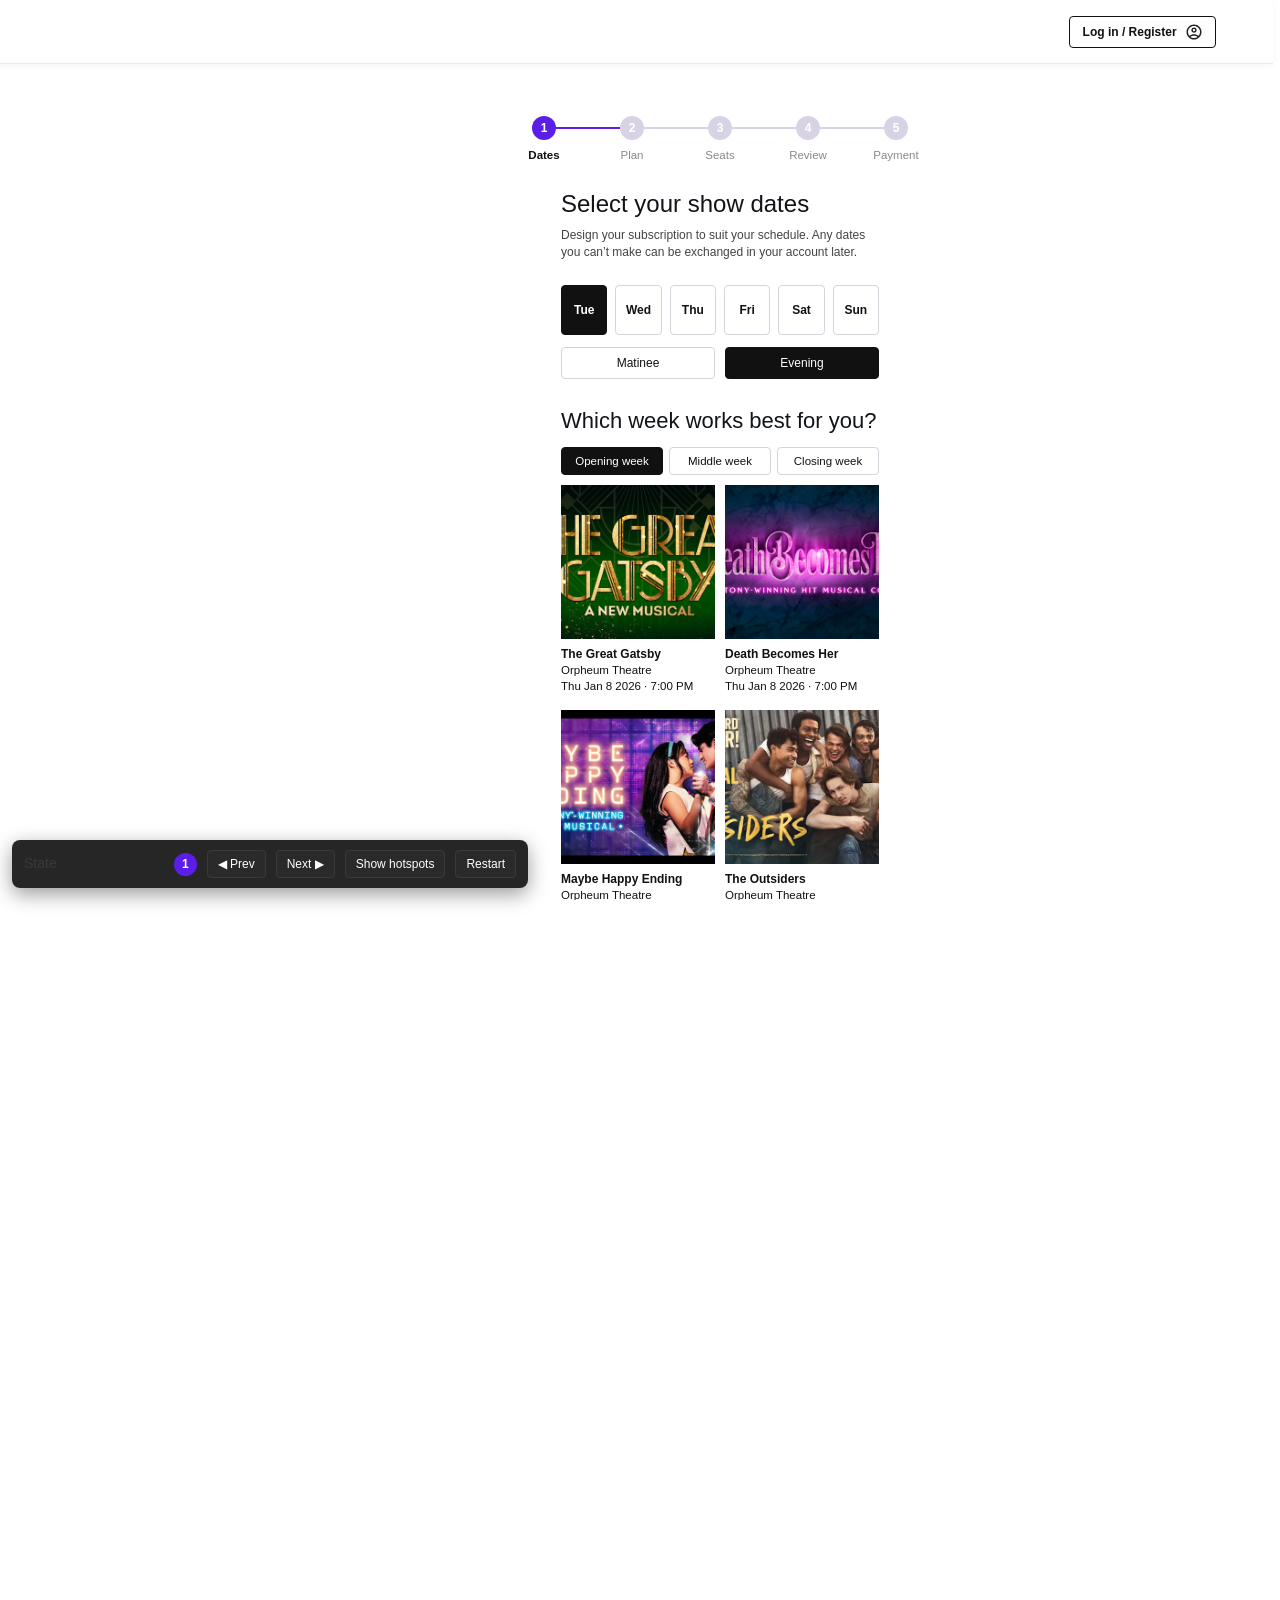
==== index.html @ f7bdb09a "Add files via upload" ====
<!doctype html>
<html lang="en">
<head>
<meta charset="utf-8" />
<meta name="viewport" content="width=device-width, initial-scale=1" />
<title>ATG Tickets — Subscription Choose Your Seat (Prototype)</title>
<link rel="preconnect" href="https://fonts.googleapis.com">
<link rel="preconnect" href="https://fonts.gstatic.com" crossorigin>
<link href="https://fonts.googleapis.com/css2?family=Manrope:wght@400;500;600;700;800&family=Inter:wght@400;500;600;700&display=swap" rel="stylesheet">
<link rel="stylesheet" href="styles/central.css" />
</head>
<body>

<!-- Fixed navigation bar — outside canvas so it renders at native 1440px and stays fixed -->
<header class="sticky-header" role="banner">
  <div class="logo" aria-hidden="true"></div>
  <button type="button" class="login">Log in / Register <img src="assets/iconsSystem.svg" alt="" aria-hidden="true" /></button>
</header>

<div class="stage">
  <div id="canvas" class="canvas">

    <!-- =================== STATE 4: Date picker (week picked, continue enabled) =================== -->
    <section class="state datepicker-state" id="state-1" data-screen-label="04 — Week picked, continue enabled" data-pick-day="Tue" data-pick-time="Evening" data-pick-week="Opening">
      <div class="dp-page" data-section="state-1"></div>
      <footer class="dp-footer" style="display:flex; justify-content:space-between; width:100%;">
        <span>© 2025 – ATG Entertainment US Holdings, Inc.</span>
        <a>Manage cookies</a>
      </footer>
    </section>

    <!-- =================== STATE 5: Plan choice (real HTML) =================== -->
    <section class="state plan-state" id="state-2" data-screen-label="05 — Plan choice">
      <div class="plan-page">
        <div class="dp-stepper">
          <div class="step done"><div class="dot">✓</div><div class="lbl">Dates</div></div>
          <div class="step active"><div class="dot">2</div><div class="lbl">Plan</div></div>
          <div class="step"><div class="dot">3</div><div class="lbl">Seats</div></div>
          <div class="step"><div class="dot">4</div><div class="lbl">Review</div></div>
          <div class="step"><div class="dot">5</div><div class="lbl">Payment</div></div>
        </div>
        <div class="plan-content">
          <h1 class="plan-h1">Guarantee your seats for the season</h1>
          <div class="plan-access">
            <img class="plan-access-icon" src="assets/iconsAccessibility.svg" alt="" aria-hidden="true" />
            <div>
              <div class="plan-access-title">Wheelchair &amp; accessibility</div>
              <div class="plan-access-body">For any accessibility assistance or other help with your subscription order, please <a href="#">visit ATG Help Center</a>.</div>
            </div>
          </div>
          <h2 class="plan-h2">Best available</h2>
          <p class="plan-p">Let us find the best view in our three venues for your budget.</p>
          <button class="plan-btn" data-go="3">See best available</button>
          <h2 class="plan-h2 mt-32">Choose my own</h2>
          <p class="plan-p">Find your preferred view and location in each of the venues using our seat map.</p>
          <button class="plan-btn" data-go="3">Explore seat map</button>
        </div>
      </div>
    </section>

    <!-- =================== STATE 8: Seat map (Orpheum → Golden Gate) =================== -->
    <section class="state seatmap-state" id="state-3" data-screen-label="8 — Seat map">
      <main>
        <h1 class="occasion">Tuesday · Evening</h1>

        <div class="steps">
          <div class="track"></div>
          <div class="row">
            <div class="step active">
              <div class="pin">1</div>
              <div class="name">Orpheum Theatre</div>
              <div class="sub">The Great Gatsby, Death Becomes Her, Maybe Happy Ending, The Outsiders</div>
              <div class="seat-badges" id="seatBadges"></div>
            </div>
            <div class="step">
              <div class="pin">2</div>
              <div class="name">Golden Gate Theatre</div>
              <div class="sub">Buena Vista Social Club™, Operation Mincemeat: A New Musical, Hell’s Kitchen</div>
            </div>
          </div>
        </div>

        <div class="grid">
          <div>
            <div class="filterbar" id="filterbar">
              <div class="row" style="gap: 8px; justify-content: flex-start">
                <span class="label" id="filterLabel">Price per subscription:</span>
                <div id="tiers" style="display:contents"></div>
                <div id="seatChips" style="display:contents"></div>
                <button class="change-price hidden" id="changePrice" type="button">Clear all</button>
              </div>
              <div class="row" style="gap: 8px">
                <span class="label">Seat type</span>
                <button class="chip" data-seattype="wc">
                  <span class="ic">
                    <img src="assets/iconsAccessibility.svg" width="14" height="14" alt="" />
                  </span>
                  Wheelchair
                </button>
                <button class="chip" data-seattype="wcc">
                  <span class="ic">
                    <img src="assets/iconsAccessibility.svg" width="14" height="14" alt="" />
                  </span>
                  Wheelchair Companion
                </button>
              </div>
            </div>

            <div class="mapwrap" style="margin-top:16px">
              <div class="zoom" style="border-radius: 4px">
                <button id="zin" title="Zoom in"><svg width="14" height="14" viewBox="0 0 24 24" fill="none" stroke="currentColor" stroke-width="2.2" stroke-linecap="round"><path d="M12 5v14M5 12h14"/></svg></button>
                <button id="zhome" title="Reset"><svg width="14" height="14" viewBox="0 0 24 24" fill="none" stroke="currentColor" stroke-width="2" stroke-linecap="round" stroke-linejoin="round"><path d="M3 12l9-9 9 9"/><path d="M5 10v10h14V10"/></svg></button>
                <button id="zout" title="Zoom out"><svg width="14" height="14" viewBox="0 0 24 24" fill="none" stroke="currentColor" stroke-width="2.2" stroke-linecap="round"><path d="M5 12h14"/></svg></button>
              </div>
              <div class="map-stage" id="stage">
                <div class="map-inner" id="mapInner"></div>
              </div>
              <div class="tooltip" id="ttp"></div>
            </div>
          </div>

          <div class="summary-col">
            <aside class="summary" style="border-radius: 8px">
              <h2>Order summary</h2>
              <div class="sub">First Tuesday Evening 2026 New Subscription</div>
              <div id="selected" class="selected-list"></div>
              <div class="total"><span>Order total</span><span class="val" id="total">$0.00</span></div>
            </aside>
            <div class="summary-note">Order total includes all taxes and fees.</div>
            <button class="cta cta-out" id="cta" disabled>Continue to Golden Gate Theatre</button>
          </div>
        </div>
      </main>

      <div class="modal-backdrop" id="clearAllModal" role="dialog" aria-modal="true" aria-labelledby="camTitle">
        <div class="modal" style="width:400px; padding:28px 28px 22px">
          <h3 id="camTitle" style="font-size:20px; line-height:1.25; margin-bottom:14px">Do you want to change the subscription price?</h3>
          <p style="font-size:14px; line-height:1.6; margin-bottom:22px">This will release all seats added to your cart and you'll need to choose seats from the first venue again.</p>
          <div style="display:flex; flex-direction:column; gap:10px">
            <button type="button" id="camKeep" style="width:100%; height:48px; background:var(--accent); color:#fff; border:0; font-size:14px; font-weight:600; cursor:pointer; font-family:inherit">Keep selection</button>
            <button type="button" id="camChange" style="width:100%; height:48px; background:#fff; color:var(--ink); border:1.5px solid var(--ink); font-size:14px; font-weight:600; cursor:pointer; font-family:inherit">Change</button>
          </div>
        </div>
      </div>

      <div class="checkout" id="checkout">
        <div class="checkout-card" id="checkoutCard"></div>
      </div>
    </section>

    <!-- =================== STATE 22: Review cart =================== -->
    <!-- =================== STATE 22: Review cart (real HTML page) =================== -->
    <section class="state review-state" id="state-4" data-screen-label="22 — Review cart">
      <div class="review-page">
        <div class="review-stepper">
          <div class="step done"><span class="dot">✓</span><span class="lbl">Dates</span></div>
          <div class="step done"><span class="dot">✓</span><span class="lbl">Plan</span></div>
          <div class="step done"><span class="dot">✓</span><span class="lbl">Seats</span></div>
          <div class="step active"><span class="dot">4</span><span class="lbl">Review</span></div>
          <div class="step"><span class="dot">5</span><span class="lbl">Payment</span></div>
        </div>
        <h1 class="review-title">Review cart</h1>
        <div class="review-grid">
          <div class="review-left" id="reviewLeft">
            <div class="timer-row">
              <svg width="16" height="16" viewBox="0 0 24 24" fill="none" stroke="currentColor" stroke-width="2" stroke-linecap="round" stroke-linejoin="round"><circle cx="12" cy="12" r="10"/><polyline points="12 6 12 12 16 14"/></svg>
              <span>Please pay within <strong class="countdown-timer">15:00 minutes</strong></span>
            </div>
            <h2 class="section-title">Subscription details</h2>

            <div class="venue-block">
              <div class="venue-head">
                <span class="venue-name">Orpheum Theatre</span>
                <img class="venue-mark" src="assets/theatreHeaders.svg" width="22" height="22" alt="" />
              </div>
              <div class="show-row">
                <div class="show-main"><div class="show-name">The Great Gatsby</div><div class="show-when">Tue Jan 13 2026 · 7:00 PM</div></div>
                <div class="show-total">$183.96</div>
              </div>
              <div class="seat-row"><span>Orchestra C17</span><span>$88.84</span></div>
              <div class="seat-row sub"><span>Service fee</span><span>$3.14</span></div>
              <div class="seat-row"><span>Orchestra C18</span><span>$88.84</span></div>
              <div class="seat-row sub"><span>Service fee</span><span>$3.14</span></div>

              <div class="show-row">
                <div class="show-main"><div class="show-name">Death Becomes Her</div><div class="show-when">Tue Feb 10 2026 · 7:00 PM</div></div>
                <div class="show-total">$142.64</div>
              </div>
              <div class="seat-row"><span>Orchestra C17</span><span>$68.18</span></div>
              <div class="seat-row sub"><span>Service fee</span><span>$3.14</span></div>
              <div class="seat-row"><span>Orchestra C18</span><span>$68.18</span></div>
              <div class="seat-row sub"><span>Service fee</span><span>$3.14</span></div>

              <div class="show-row">
                <div class="show-main"><div class="show-name">Maybe Happy Ending</div><div class="show-when">Tue Mar 10 2026 · 7:00 PM</div></div>
                <div class="show-total">$166.00</div>
              </div>
              <div class="seat-row"><span>Orchestra C17</span><span>$79.86</span></div>
              <div class="seat-row sub"><span>Service fee</span><span>$3.14</span></div>
              <div class="seat-row"><span>Orchestra C18</span><span>$79.86</span></div>
              <div class="seat-row sub"><span>Service fee</span><span>$3.14</span></div>

              <div class="show-row">
                <div class="show-main"><div class="show-name">The Outsiders</div><div class="show-when">Tue Apr 14 2026 · 7:00 PM</div></div>
                <div class="show-total">$166.00</div>
              </div>
              <div class="seat-row"><span>Orchestra C17</span><span>$79.86</span></div>
              <div class="seat-row sub"><span>Service fee</span><span>$3.14</span></div>
              <div class="seat-row"><span>Orchestra C18</span><span>$79.86</span></div>
              <div class="seat-row sub"><span>Service fee</span><span>$3.14</span></div>
            </div>

            <div class="venue-block">
              <div class="venue-head">
                <span class="venue-name">Golden Gate Theatre</span>
                <img class="venue-mark" src="assets/theatreHeaders.svg" width="22" height="22" alt="" />
              </div>
              <div class="show-row">
                <div class="show-main"><div class="show-name">Buena Vista Social Club™</div><div class="show-when">Tue Jan 20 2026 · 7:00 PM</div></div>
                <div class="show-total">$183.96</div>
              </div>
              <div class="seat-row"><span>Stalls C17</span><span>$88.84</span></div>
              <div class="seat-row sub"><span>Service fee</span><span>$3.14</span></div>
              <div class="seat-row"><span>Stalls C18</span><span>$88.84</span></div>
              <div class="seat-row sub"><span>Service fee</span><span>$3.14</span></div>

              <div class="show-row">
                <div class="show-main"><div class="show-name">Operation Mincemeat: A New Musical</div><div class="show-when">Tue Feb 17 2026 · 7:00 PM</div></div>
                <div class="show-total">$142.64</div>
              </div>
              <div class="seat-row"><span>Stalls C17</span><span>$68.18</span></div>
              <div class="seat-row sub"><span>Service fee</span><span>$3.14</span></div>
              <div class="seat-row"><span>Stalls C18</span><span>$68.18</span></div>
              <div class="seat-row sub"><span>Service fee</span><span>$3.14</span></div>

              <div class="show-row">
                <div class="show-main"><div class="show-name">Hell's Kitchen</div><div class="show-when">Tue Mar 17 2026 · 7:00 PM</div></div>
                <div class="show-total">$166.00</div>
              </div>
              <div class="seat-row"><span>Stalls C17</span><span>$79.86</span></div>
              <div class="seat-row sub"><span>Service fee</span><span>$3.14</span></div>
              <div class="seat-row"><span>Stalls C18</span><span>$79.86</span></div>
              <div class="seat-row sub"><span>Service fee</span><span>$3.14</span></div>
            </div>
          </div>

          <aside class="review-right">
            <div class="basket" id="reviewBasket"></div>
            <button class="checkout-btn" data-go="5">Continue to checkout</button>
          </aside>
        </div>
      </div>
      <div class="hot" style="left:48px; top:13px; width:24px; height:24px;" data-go="3" title="Back to seat map"></div>

      <!-- Remove-from-basket modal -->
      <div class="remove-modal-backdrop" id="removeModal">
        <div class="remove-modal">
          <h3>Are you sure you want to empty your cart?</h3>
          <p>This will release all seats for your schedule and you'll need to start over from the beginning.</p>
          <div class="remove-modal-actions">
            <button class="remove-modal-keep" id="removeKeep">Keep basket</button>
            <button class="remove-modal-empty" id="removeEmpty">Empty</button>
          </div>
        </div>
      </div>
    </section>

    <!-- =================== STATE 23: Login modal =================== -->
    <!-- =================== STATE 23: Contact details + Login modal (real HTML) =================== -->
    <section class="state login-state" id="state-5" data-screen-label="23 — Login modal">
      <div class="login-page">
        <div class="contact-page">
          <h1 class="contact-title">Contact details</h1>
          <div class="timer-row">
            <svg width="14" height="14" viewBox="0 0 24 24" fill="none" stroke="currentColor" stroke-width="2" stroke-linecap="round" stroke-linejoin="round"><circle cx="12" cy="12" r="10"/><polyline points="12 6 12 12 16 14"/></svg>
            <span>Please pay within <strong class="countdown-timer">15:00 minutes</strong></span>
          </div>
          <div class="contact-grid">
            <div class="contact-left">
              <div class="eticket-row">
                <svg width="22" height="22" viewBox="0 0 24 24" fill="none" stroke="#5a1ee6" stroke-width="1.7" stroke-linecap="round" stroke-linejoin="round"><rect x="6" y="3" width="12" height="18" rx="2"/><line x1="11" y1="18" x2="13" y2="18"/></svg>
                <div>
                  <div class="eticket-title">eTicket</div>
                  <div class="eticket-sub">Tickets will be attached to your account.<br/>Display on your phone or print at home.</div>
                </div>
              </div>
              <label class="form-label">First name</label>
              <input class="form-input" value="Ashley" />
              <label class="form-label">Last name</label>
              <input class="form-input" value="Da Silva" />
              <label class="form-label">Email address</label>
              <input class="form-input" placeholder="ashleyds@gmail.com" />
              <label class="form-label">Phone number</label>
              <input class="form-input" value="+44 7474332481" />
            </div>
            <aside class="contact-right">
              <div class="basket" id="contactOrderBasket"></div>
              <button class="checkout-btn">Continue to checkout</button>
            </aside>
          </div>
        </div>
      </div>

      <!-- Modal overlay -->
      <div class="login-modal-overlay">
        <div class="login-modal">
          <button class="login-modal-close" data-go="4" title="Close">
            <svg width="14" height="14" viewBox="0 0 24 24" fill="none" stroke="currentColor" stroke-width="2.4" stroke-linecap="round"><path d="M6 6l12 12M18 6L6 18"/></svg>
          </button>
          <h2>Log in or register</h2>
          <div class="login-info">
            <svg width="14" height="14" viewBox="0 0 24 24" fill="none" stroke="currentColor" stroke-width="2" stroke-linecap="round" stroke-linejoin="round"><circle cx="12" cy="12" r="10"/><polyline points="12 6 12 12 16 14"/></svg>
            Your tickets are reserved for a limited time only.
          </div>
          <button class="login-btn" data-toast="Continued with Google">
            <svg width="16" height="16" viewBox="0 0 24 24"><path fill="#EA4335" d="M12 5c1.6 0 3 .6 4.1 1.6L19 3.7C17.2 2 14.7 1 12 1 7.4 1 3.4 3.6 1.4 7.4l3.4 2.6C5.7 7.1 8.6 5 12 5z"/><path fill="#4285F4" d="M23 12c0-.8-.1-1.5-.2-2.3H12v4.4h6.2c-.3 1.5-1.1 2.7-2.3 3.5l3.5 2.7c2-1.9 3.6-4.7 3.6-8.3z"/><path fill="#FBBC05" d="M4.8 14.4c-.3-.7-.4-1.5-.4-2.4s.1-1.7.4-2.4L1.4 7C.5 8.5 0 10.2 0 12s.5 3.5 1.4 5l3.4-2.6z"/><path fill="#34A853" d="M12 23c3.2 0 5.9-1.1 7.9-2.9l-3.5-2.7c-1 .7-2.3 1.1-4.4 1.1-3.4 0-6.3-2.1-7.3-5.1L1.4 16C3.4 19.8 7.4 23 12 23z"/></svg>
            Continue with Google
          </button>
          <button class="login-btn" data-toast="Continued with Apple">
            <svg width="14" height="16" viewBox="0 0 24 24" fill="currentColor"><path d="M16.5 1.7c-.7-.1-1.6.4-2.2 1-.5.5-1.1 1.4-.9 2.3.8 0 1.6-.4 2.2-1 .5-.5 1.1-1.4.9-2.3zm3 16.4c-.4.9-.9 1.7-1.5 2.5-.8 1-1.4 1.7-2.4 1.7-1 0-1.3-.6-2.4-.6-1.2 0-1.5.6-2.4.6-1 0-1.7-.9-2.5-1.9-1.4-1.7-2.5-4.5-2.5-7.1 0-3.2 2.1-4.9 4.2-4.9 1.1 0 2 .7 2.7.7.6 0 1.7-.8 3-.7.5 0 2 .2 3 1.6-3 1.7-2.5 5.7.8 6.7-.5.4-.7 1-.4 1.4z"/></svg>
            Continue with Apple
          </button>
          <div class="login-or">Or</div>
          <div class="login-label">Email address</div>
          <input class="login-input" placeholder="Enter your email address" />
          <button class="login-btn" data-toast="Continued with email">
            <svg width="16" height="16" viewBox="0 0 24 24" fill="none" stroke="currentColor" stroke-width="2" stroke-linecap="round" stroke-linejoin="round"><rect x="2" y="4" width="20" height="16" rx="2"/><polyline points="22,6 12,13 2,6"/></svg>
            Continue with email
          </button>
          <div class="login-disclaim">
            <h3>ATG Tickets is part of ATG Entertainment</h3>
            Get easy ticket management for all ATG&rsquo;s 30 venues and productions across the globe.<br/><br/>
            By continuing past this screen you are confirming that you agree to our <a href="#">Privacy Policy</a> and <a href="#">Terms and Conditions</a>.
          </div>
        </div>
      </div>
    </section>

  </div>
</div>

<!-- Toolbar -->
<div class="bar" id="bar">
  <span class="label">State</span>
  <span class="pill" id="state-pill">A</span>
  <button id="prev">◀ Prev</button>
  <button id="next">Next ▶</button>
  <button id="hints">Show hotspots</button>
  <button id="restart">Restart</button>
</div>

<!-- Toast -->
<div id="toast" class="toast"></div>

<script src="seatmap/seats.js?v=28"></script>
<script src="seatmap/golden-gate-seats.js"></script>
<script>
  window.__SUBS_FLOW_BRIDGE = {
    onContinue(data) {
      if (data && data.venue1) updateReviewCart(data.venue1, data.venue2 || {});
      show('4');
    },
    onBack() { show('2'); },
    onToGgt() {}
  };
</script>
<script src="seatmap/app.js?v=28"></script>

<script data-cfasync="false" src="/cdn-cgi/scripts/5c5dd728/cloudflare-static/email-decode.min.js"></script><script>
  // 7 is now the live interactive seat map (replaces the old 7→8→20→21 image sequence).
  // After the user picks seats and hits Continue inside the seat map, it postMessages us
  // and we jump to 22 (Review cart) → 23 (Login).
  const FLOW = ['1','2','3','4','5'];
  const canvas = document.getElementById('canvas');
  const pill = document.getElementById('state-pill');
  const toast = document.getElementById('toast');

  let current = '1';
  // Build the date-picker page (state 4) on init.
  // Each page renders the same DOM but reads data-pick-* off its parent <section>
  // to determine which day/time/week pills are selected.
  const SHOWS = [
    { name: "The Great Gatsby", venue: "Orpheum Theatre", date: "Thu Jan 8 2026 · 7:00 PM", src: "assets/shows/orpheum_thegreatgatsby_showcard_720x405.jpg" },
    { name: "Death Becomes Her", venue: "Orpheum Theatre", date: "Thu Jan 8 2026 · 7:00 PM", src: "assets/shows/orpheum_deathbecomesher_showcard_720x405.jpg" },
    { name: "Maybe Happy Ending", venue: "Orpheum Theatre", date: "Thu Jan 8 2026 · 7:00 PM", src: "assets/shows/orpheum_maybehappyending_showcard_720x405.jpg" },
    { name: "The Outsiders", venue: "Orpheum Theatre", date: "Thu Jan 8 2026 · 7:00 PM", src: "assets/shows/orpheum_theoutsiders_showcard_720x405.jpg" },
    { name: "Buena Vista Social Club™", venue: "Golden Gate Theatre", date: "Thu Jan 8 2026 · 7:00 PM", src: "assets/shows/orpheum_buenavistasocialclub_showcard_720x405_a.jpg" },
    { name: "Operation Mincemeat: A New Musical", venue: "Golden Gate Theatre", date: "Thu Jan 8 2026 · 7:00 PM", src: "assets/shows/orpheum_operationmincemeat_showcard_720x405.jpg" },
    { name: "Oh, Mary!", venue: "Golden Gate Theatre", date: "Thu Jan 8 2026 · 7:00 PM", src: "assets/shows/curran_ohmary_showcard_720x405.jpg" },
  ];
  const DAYS = ['Tue','Wed','Thu','Fri','Sat','Sun'];
  const TIMES = ['Matinee','Evening'];
  const WEEKS = ['Opening week','Middle week','Closing week'];

  function renderDpPage(host) {
    const section = host.closest('.datepicker-state');
    const pickedDay = section.getAttribute('data-pick-day') || '';
    const pickedTime = section.getAttribute('data-pick-time') || '';
    const pickedWeek = section.getAttribute('data-pick-week') || '';
    const sectionId = section.id.replace('state-', '');
    const showTime = !!pickedDay;
    const showWeek = !!pickedTime;
    const showShows = !!pickedTime;
    const showCta = !!pickedTime;
    const ctaEnabled = !!pickedWeek;

    // Stepper
    let html = '<div class="dp-stepper">';
    const steps = [
      { dot: '1', lbl: 'Dates', cls: 'active' },
      { dot: '2', lbl: 'Plan', cls: '' },
      { dot: '3', lbl: 'Seats', cls: '' },
      { dot: '4', lbl: 'Review', cls: '' },
      { dot: '5', lbl: 'Payment', cls: '' },
    ];
    steps.forEach(s => {
      html += `<div class="step ${s.cls}"><div class="dot">${s.dot}</div><div class="lbl">${s.lbl}</div></div>`;
    });
    html += '</div>';

    html += '<div class="dp-content">';
    html += '<h1 class="dp-h1">Select your show dates</h1>';
    html += '<p class="dp-sub">Design your subscription to suit your schedule. Any dates you can&rsquo;t make can be exchanged in your account later.</p>';
    html += '<div class="dp-day-row">';
    DAYS.forEach(d => {
      const sel = d === pickedDay ? 'selected' : '';

      html += `<button class="dp-day-pill ${sel}" data-day="${d}" data-go="1">${d}</button>`;
    });
    html += '</div>';

    if (showTime) {
      html += '<div class="dp-time-row">';
      TIMES.forEach(t => {
        const sel = t === pickedTime ? 'selected' : '';
        html += `<button class="dp-time-pill ${sel}" data-time="${t}" data-go="1">${t}</button>`;
      });
      html += '</div>';
    }

    if (showWeek) {
      html += '<h2 class="dp-h2">Which week works best for you?</h2>';
      html += '<div class="dp-week-row">';
      WEEKS.forEach(w => {
        const wkey = w.split(' ')[0];
        const sel = wkey === pickedWeek ? 'selected' : '';
        html += `<button class="dp-week-pill ${sel}" data-week="${wkey}" data-go="1">${w}</button>`;
      });
      html += '</div>';
    }

    if (showShows) {
      html += '<div class="dp-shows">';
      SHOWS.forEach(s => {
        html += `<div class="dp-show">
          <div class="dp-show-img"><img src="${s.src}" alt="${s.name}" /></div>
          <div class="dp-show-name">${s.name}</div>
          <div class="dp-show-meta">${s.venue}<br/>${s.date}</div>
        </div>`;
      });
      html += '</div>';
    }

    if (showCta) {
      const cls = ctaEnabled ? 'dp-cta enabled' : 'dp-cta';
      const go = ctaEnabled ? ' data-go="2"' : '';
      html += `<button class="${cls}"${go}>Continue to select seats</button>`;
    }

    html += '</div>';
    host.innerHTML = html;
  }

  document.querySelectorAll('.dp-page').forEach(renderDpPage);

  let countdownInterval = null;
  function startCountdown() {
    clearInterval(countdownInterval);
    let secs = 15 * 60;
    function tick() {
      const m = Math.floor(secs / 60), s = secs % 60;
      const str = m + ':' + String(s).padStart(2, '0');
      document.querySelectorAll('.countdown-timer').forEach(el => el.textContent = str + ' minutes');
      if (secs <= 0) clearInterval(countdownInterval);
      secs--;
    }
    tick();
    countdownInterval = setInterval(tick, 1000);
  }

  function show(id) {
    if (id === current) return;
    canvas.classList.add('fading');
    setTimeout(() => {
      document.querySelectorAll('.state').forEach(el => el.classList.remove('active'));
      const next = document.getElementById('state-' + id);
      if (!next) { canvas.classList.remove('fading'); return; }
      next.classList.add('active');
      current = id;
      pill.textContent = id.toUpperCase();
      if (id === '4' || id === '5') startCountdown();
      if (id === '3' && window.__INIT_SEATMAP) window.__INIT_SEATMAP();
      if (id === '5' && window.__LAST_ORDER_VENUES) {
        const { venue1: v1, venue2: v2 } = window.__LAST_ORDER_VENUES;
        refreshContactOrderBasket(v1, v2);
      }
      next.scrollTop = 0;
      canvas.scrollTop = 0;
      document.body.scrollTop = 0;
      document.documentElement.scrollTop = 0;
      window.scrollTo({ top: 0, behavior: 'instant' });
      canvas.classList.remove('fading');
    }, 180);
  }

  // Hotspot delegation
  document.addEventListener('click', (e) => {
    const hot = e.target.closest('.hot, [data-go]');
    if (!hot) return;
    if (hot.classList && hot.classList.contains('disabled')) return;

    const target = hot.getAttribute('data-go');
    const msg = hot.getAttribute('data-toast');
    if (msg) {
      showToast(msg);
      setTimeout(() => show('1'), 1100);
      return;
    }
    if (target) show(target);
  });

  function showToast(msg) {
    toast.textContent = msg;
    toast.classList.add('show');
    clearTimeout(showToast._t);
    showToast._t = setTimeout(() => toast.classList.remove('show'), 1000);
  }

  // Toolbar
  document.getElementById('next').addEventListener('click', () => {
    const i = FLOW.indexOf(current);
    if (i >= 0 && i < FLOW.length - 1) show(FLOW[i + 1]);
  });
  document.getElementById('prev').addEventListener('click', () => {
    const i = FLOW.indexOf(current);
    if (i > 0) show(FLOW[i - 1]);
  });
  document.getElementById('restart').addEventListener('click', () => show('1'));


  let hintsOn = false;
  document.getElementById('hints').addEventListener('click', () => {
    hintsOn = !hintsOn;
    document.querySelectorAll('.hot').forEach(h => h.classList.toggle('show-hints', hintsOn));
    document.getElementById('hints').textContent = hintsOn ? 'Hide hotspots' : 'Show hotspots';
  });

  // ── Dynamic review cart ──────────────────────────────────────────────────
  const ORPHEUM_SHOWS = [
    { name: 'The Great Gatsby',     when: 'Tue Jan 13 2026 · 7:00 PM' },
    { name: 'Death Becomes Her',    when: 'Tue Feb 10 2026 · 7:00 PM' },
    { name: 'Maybe Happy Ending',   when: 'Tue Mar 10 2026 · 7:00 PM' },
    { name: 'The Outsiders',        when: 'Tue Apr 14 2026 · 7:00 PM' },
  ];
  const GGT_SHOWS = [
    { name: 'Buena Vista Social Club™',           when: 'Tue Jan 20 2026 · 7:00 PM' },
    { name: 'Operation Mincemeat: A New Musical', when: 'Tue Feb 17 2026 · 7:00 PM' },
    { name: "Hell's Kitchen",                     when: 'Tue Mar 17 2026 · 7:00 PM' },
  ];

  function fmtMoney(n) { return '$' + n.toFixed(2).replace(/\B(?=(\d{3})+(?!\d))/g, ','); }

  /**
   * Review / contact order summary — your basket rules:
   * - subscription (unit) = 1× subscription price (one patron, both venues’ tier sum)
   * - premiumSeatFee (unit) = 25 | serviceFee (unit) = 22
   * - qty = 2 (visual labels like "2 x" are not part of calculations)
   * - line items ALWAYS show unit prices (never totals)
   * - totals ALWAYS calculated from qty × unit prices (never hardcoded totals)
   */
  function orderSummaryBasketHTML(venue1, venue2, opts) {
    const serviceFee = 22.0;
    const premiumSeatFee = 25.0;
    const quantity = 2;

    function subscriptionUnitFromVenue(v) {
      const t = Number(v && v.tierPrice);
      if (Number.isFinite(t) && t > 0) return t;
      const s = v && v.seats && v.seats[0];
      const p = s && Number(s.price);
      return Number.isFinite(p) && p > 0 ? p : 0;
    }
    // Basket is based on the selected subscription "price band" (unit), not venue1+venue2 summed.
    // Follow example exactly: if user picks $1000 band, show $1000 unit and $2000 season subscription.
    const subscription =
      subscriptionUnitFromVenue(venue1) || subscriptionUnitFromVenue(venue2);
    const subscriptionTotal = subscription * quantity;
    const premiumSeatTotal = premiumSeatFee * quantity;
    const serviceFeeTotal = serviceFee * quantity;

    const orderTotal = subscriptionTotal + premiumSeatTotal + serviceFeeTotal;
    const seasonSubscription = subscriptionTotal;

    let html = `
        <h2 class="basket-title">Order summary</h2>
        <p class="basket-sub">${opts.basketSub}</p>
        <div class="basket-row top"><span>Season subscription</span><span>${fmtMoney(seasonSubscription)}</span></div>
        <div class="basket-row sub"><span>${quantity} x subscriptions</span><span>${fmtMoney(subscription)}</span></div>
        <div class="basket-row sub"><span>${quantity} x Premium seat fee</span><span>${fmtMoney(premiumSeatFee)}</span></div>
        <div class="basket-row sub"><span>${quantity} x Service fee</span><span>${fmtMoney(serviceFee)}</span></div>`;
    if (opts.showRemove) {
      html += `\n        <a class="remove-link" href="#">Remove</a>`;
    }
    html += `
        <hr class="basket-rule" />
        <div class="basket-row total"><span>Order total</span><span>${fmtMoney(orderTotal)}</span></div>
        <div class="basket-row sub"><span>Total subscription price</span><span>${fmtMoney(subscriptionTotal)}</span></div>
        <div class="basket-row sub"><span>Total premium seat fee</span><span>${fmtMoney(premiumSeatTotal)}</span></div>
        <div class="basket-row sub"><span>Total service fee</span><span>${fmtMoney(serviceFeeTotal)}</span></div>`;
    if (opts.showPaymentPlans) {
      html += `
        <div class="payment-plans">
          <strong>Payment Plans</strong> &amp; Deposit Payment Plans available
        </div>`;
    }
    return html;
  }

  function refreshContactOrderBasket(venue1, venue2) {
    const el = document.getElementById('contactOrderBasket');
    if (!el) return;
    el.innerHTML = orderSummaryBasketHTML(venue1, venue2, {
      basketSub: 'Tuesday Evening 2026 New<br/>Subscription',
      showRemove: false,
      showPaymentPlans: true,
    });
  }

  function buildVenueBlock(venueData, shows, venueName) {
    const svcPerSeat = 3.14;
    const pricePerShowPerSeat = venueData.tierPrice / shows.length;
    let html = `
      <div class="venue-head">
        <span class="venue-name">${venueName}</span>
        <img class="venue-mark" src="assets/theatreHeaders.svg" width="22" height="22" alt="" />
      </div>`;
    shows.forEach(show => {
      const showTotal = venueData.seats.length * (pricePerShowPerSeat + svcPerSeat);
      html += `
        <div class="show-row">
          <div class="show-main"><div class="show-name">${show.name}</div><div class="show-when">${show.when}</div></div>
          <div class="show-total">${fmtMoney(showTotal)}</div>
        </div>`;
      venueData.seats.forEach(s => {
        html += `<div class="seat-row"><span>${s.sec} ${s.row}${s.num}</span><span>${fmtMoney(pricePerShowPerSeat)}</span></div>`;
        html += `<div class="seat-row sub"><span>Service fee</span><span>${fmtMoney(svcPerSeat)}</span></div>`;
      });
    });
    return html;
  }

  function updateReviewCart(venue1, venue2) {
    // Left column
    const left = document.getElementById('reviewLeft');
    if (left) {
      left.innerHTML = `
        <div class="timer-row">
          <svg width="16" height="16" viewBox="0 0 24 24" fill="none" stroke="currentColor" stroke-width="2" stroke-linecap="round" stroke-linejoin="round"><circle cx="12" cy="12" r="10"/><polyline points="12 6 12 12 16 14"/></svg>
          <span>Please pay within <strong class="countdown-timer">15:00 minutes</strong></span>
        </div>
        <h2 class="section-title">Subscription details</h2>
        <div class="venue-block">${buildVenueBlock(venue1, ORPHEUM_SHOWS, 'Orpheum Theatre')}</div>
        <div class="venue-block">${buildVenueBlock(venue2, GGT_SHOWS, 'Golden Gate Theatre')}</div>`;
    }

    window.__LAST_ORDER_VENUES = { venue1, venue2 };

    const basket = document.getElementById('reviewBasket');
    if (basket) {
      basket.innerHTML = orderSummaryBasketHTML(venue1, venue2, {
        basketSub: 'First Tuesday Evening 2026 New Subscription',
        showRemove: true,
        showPaymentPlans: false,
      });
      basket.querySelector('.remove-link').addEventListener('click', e => { e.preventDefault(); removeModal.classList.add('show'); });
    }

    refreshContactOrderBasket(venue1, venue2);
  }

  // Remove-from-basket modal wiring
  const removeModal = document.getElementById('removeModal');
  document.getElementById('removeKeep').addEventListener('click', () => removeModal.classList.remove('show'));
  removeModal.addEventListener('click', (e) => { if (e.target === removeModal) removeModal.classList.remove('show'); });
  document.getElementById('removeEmpty').addEventListener('click', () => {
    removeModal.classList.remove('show');
    if (window.location && typeof window.location.reload === 'function') {
      window.location.reload();
      return;
    }
    show('3');
  });

  // Init — always start at state 1.
  const startState = '1';

  document.getElementById('state-' + startState).classList.add('active');
  current = startState;
  pill.textContent = startState.toUpperCase();
  if (startState === '3' && window.__INIT_SEATMAP) window.__INIT_SEATMAP();

  // Keyboard
  document.addEventListener('keydown', (e) => {
    if (e.key === 'ArrowRight') document.getElementById('next').click();
    if (e.key === 'ArrowLeft') document.getElementById('prev').click();
  });
</script>
</body>
</html>
---- styles/central.css ----
/* Shared central stylesheet */

/* Subscription Flow styles */
:root {
    --app-width: 1440px;
    --app-height: 1200px;
    /* Same horizontal inset as .sticky-header so canvas content lines up with header controls */
    --page-gutter: clamp(16px, 4.444vw, 64px);
    --purple: #5a1ee6;
    --purple-soft: #ece4ff;
    --ink: #111;
    --muted: #666;
    --line: #e5e5e5;
  }
  * { box-sizing: border-box; }
  html, body { margin: 0; padding: 0; height: 100%; background: #ffffff; font-family: "Fellix", -apple-system, BlinkMacSystemFont, "Segoe UI", sans-serif; color: var(--ink); overflow-y: auto; overflow-x: hidden; line-height: 1.25; letter-spacing: 0; }
  h1 { font-size: 24px; font-weight: 500 !important; }
  h2 { font-size: 22px; font-weight: 500 !important; }
  h3 { font-size: 18px; }
  h3, h4, h5, h6 { font-weight: 500 !important; }
  p { font-size: 14px; }
  button { font-size: 14px; }
  button[class*="btn"],
  button[class*="cta"],
  a[class*="btn"],
  a[class*="cta"],
[class*="-btn"],
  [class^="btn-"],
  [class*=" btn-"],
  [class^="cta-"],
  [class*=" cta-"] {
    border-radius: 4px !important;
    padding: 8px 16px !important;
  }

  /* Stage now scrolls naturally with the page */
  .stage {
    min-height: 100vh;
    width: 100%;
    display: flex;
    justify-content: center;
    margin-left: auto;
    margin-right: auto;
    background: #fff;
    padding: 64px 0 0;
    overflow-x: hidden;
    overflow-y: visible;
  }
  .canvas {
    position: relative;
    width: min(var(--app-width), 100%);
    max-width: var(--app-width);
    min-height: var(--app-height);
    background: #fff;
    transition: opacity .18s ease;
    /* The whole prototype was designed at  1000px. The user wants the canvas to render
       at 1000px wide. We use CSS `zoom` so all hotspot coordinates and the bg images
       scale together without breaking the 1000-px positioning grid. */
    zoom: 1;
  }

  /* Navigation bar — fixed, always visible through all states */
  .sticky-header {
    position: fixed;
    top: 0;
    left: -15px;
    right: 0;
    margin-left: auto;
    margin-right: auto;
    width: min(var(--app-width), 100%);
    max-width: var(--app-width);
    height: 64px;
    z-index: 100;
    background: #fff;
    border-bottom: 1px solid #e9e9ec;
    display: flex;
    justify-content: space-between;
    align-items: center;
    padding: 0 var(--page-gutter);
    box-shadow: 0 2px 6px rgba(0,0,0,0.04);
    box-sizing: border-box;
  }
  .sticky-header .logo {
    font-family: -apple-system, "Segoe UI", sans-serif;
    font-size: 16px;
    line-height: 1;
    color: #111;
    display: flex;
    align-items: center;
    justify-content: center;
    gap: 8px;
  }
  .sticky-header .logo strong { font-weight: 800; font-size: 20px; letter-spacing: -0.04em; }
  .sticky-header .logo:not(.logo--brand) span { font-weight: 500; letter-spacing: 0.02em; }
  .sticky-header .logo--brand {
    font-weight: 700;
    letter-spacing: -0.01em;
    gap: 10px;
  }
  .sticky-header .logo--brand .brand-mark {
    width: 30px;
    height: 30px;
    border-radius: 8px;
    background: var(--ink, #111);
    color: #fff;
    display: grid;
    place-items: center;
    font-weight: 800;
    font-size: 14px;
    letter-spacing: 0;
    flex-shrink: 0;
  }
  .sticky-header .logo--brand .brand-name { font-size: 18px; }
  .sticky-header .logo--brand .brand-name-suffix {
    color: var(--muted, #666);
    font-weight: 500;
    margin-left: 4px;
    letter-spacing: 0.18em;
    font-size: 12px;
    text-transform: uppercase;
    vertical-align: 2px;
  }
  .sticky-header .login {
    height: 32px;
    border: 1px solid #111; border-radius: 4px;
    padding: 0 12px 0 13px; font-size: 12px; color: #111; font-weight: 700;
    display: flex; align-items: center; gap: 8px;
    background: #fff; cursor: pointer;
    font-family: inherit; line-height: 1; white-space: nowrap;
  }
  .sticky-header .login img { width: 18px; height: 18px; flex: 0 0 auto; display: block; }
  .sticky-header .login:hover { background: #f6f6f8; }
  .canvas.fading { opacity: 0; }

  /* States */
  .state {
    position: relative;
    width: var(--app-width);
    display: none;
    height: auto;
    min-height: var(--app-height);
    overflow: visible;
    margin-left: auto;
    margin-right: auto;
  }
  .state.active { display: block; }
  .state img.bg {
    display: block;
    width: 100%;
    height: auto;
    object-fit: contain;
    margin-left: auto;
    margin-right: auto;
    user-select: none;
    -webkit-user-drag: none;
    pointer-events: none;
  }

  /* Shared horizontal centering for content wrappers */
  main,
  .review-page,
  .contact-page,
  .dp-content,
  .plan-content,
  .hub-body,
  .sf-body,
  .cd-body {
    margin-left: auto;
    margin-right: auto;
  }

  /* Normalize heading sizes across custom title classes */
  .dp-h1,
  .plan-h1,
  .review-title,
  .contact-title,
  .occasion,
  .hub-hero-text h1,
  .sf-hero-text h1,
  .cd-hero-overlay h1 { font-size: 24px !important; }

  .dp-h2,
  .hub-section-h2,
  .sf-h2,
  .cd-h2,
  .section-title,
  .basket-title,
  .summary h2 { font-size: 22px !important; }

  .remove-modal h3,
  .modal h3,
  .cd-final-cta h3 { font-size: 18px !important; font-weight: 500 !important; }

  /* Standardize modal sizing across seatmap + flow */
  .remove-modal,
  .modal {
    width: 400px;
    max-width: 400px;
    border-radius: 8px;
    padding: 24px;
  }

  .hot {
    position: absolute;
    cursor: pointer;
    border-radius: 8px;
    transition: background .15s ease, outline .15s ease, opacity .2s ease;
    z-index: 2;
  }
  .hot:hover {
    background: rgba(90,30,230,0.10);
    outline: 1.5px dashed rgba(90,30,230,0.55);
  }
  .hot.show-hints {
    background: rgba(90,30,230,0.08);
    outline: 1px dashed rgba(90,30,230,0.45);
  }
  .hot.disabled {
    pointer-events: none;
    opacity: 0;
  }

  /* Selection overlays — purple-bordered boxes that mimic the design's selected state */
  .sel-marker {
    position: absolute;
    border: 2px solid var(--purple);
    border-radius: 8px;
    pointer-events: none;
    background: rgba(90,30,230,0.08);
    z-index: 1;
    display: none;
  }
  .sel-marker.show { display: block; }

  /* Disabled-button mask: fully covers the purple "Continue" CTA on screens 1/2/3 to make it look disabled */
  .disabled-mask {
    position: absolute;
    background: #e9e9ec;
    border-radius: 8px;
    pointer-events: none;
    z-index: 1;
    display: none;
  }
  .disabled-mask.show { display: block; }
  .disabled-mask .lbl {
    color: #9a9a9f;
    font-size: 14px;
    font-weight: 600;
    text-align: center;
    line-height: 100%;
    padding-top: 14px;
    font-family: inherit;
  }

  /* Remove-from-basket confirmation modal */
  .remove-modal-backdrop {
    position:fixed; inset:0; background:rgba(0,0,0,.45); z-index:300;
    display:flex; align-items:center; justify-content:center;
    padding-bottom:64px;
    opacity:0; pointer-events:none; transition:opacity .18s ease;
  }
  .remove-modal-backdrop.show {opacity:1; pointer-events:auto}
  .remove-modal {
    background:#fff; border-radius:8px; padding:24px; width: 400px;
    box-shadow:0 16px 48px rgba(0,0,0,.2);
    transform:translateY(8px); transition:transform .18s ease;
  }
  .remove-modal-backdrop.show .remove-modal { transform: translateY(0); }
  .remove-modal h3 {margin:0 0 8px; font-size:18px; font-weight:700}
  .remove-modal p {margin:0 0 18px; font-size:14px; color:var(--ink-2); line-height:1.5}
  .remove-modal-actions {
    display:flex; flex-direction:column; gap:10px; align-items:stretch;
  }
  .remove-modal-keep {
    width: 100%; height: 48px; border-radius: 8px;
    background: var(--purple); color: #fff; border: 0;
    font-size: 14px; font-weight: 700; cursor: pointer; font-family: inherit;
  }
  .remove-modal-keep:hover { background: #4a18d0; }
  .remove-modal-empty {
    width: 100%; height: 48px; border-radius: 8px;
    background: #fff; color: #111; border: 2px solid #111;
    font-size: 14px; font-weight: 700; cursor: pointer; font-family: inherit;
  }
  .remove-modal-empty:hover { background: #f6f6f8; }

  /* Review cart state: real HTML page with sticky basket */
  .review-state { background: #fff; padding-top: 0; min-height: 1000px; }
  .review-page { width: 1000px; margin: 0 auto; padding: 0 0 80px; font-family: inherit; }
  .review-stepper {
    display: flex; align-items: flex-start; justify-content: center;
    padding: 32px 0 36px; position: relative;
  }
  .review-stepper .step {
    display: flex; flex-direction: column; align-items: center; gap: 8px;
    position: relative;
    flex: 0 0 auto; width: 90px;
  }
  .review-stepper .step + .step::before {
    content: ''; position: absolute; left: -33px; width: 66px;
    top: 11px; height: 1.5px;
    background: #5a1ee6;
  }
  .review-stepper .step:last-child::before { background: #d8d3e4; }
  .review-stepper .dot {
    width: 24px; height: 24px; border-radius: 50%;
    background: #5a1ee6; color: #fff;
    display: flex; align-items: center; justify-content: center;
    font-size: 12px; font-weight: 700;
    position: relative; z-index: 1;
  }
  .review-stepper .step:last-child .dot { background: #d8d3e4; color: #fff; }
  .review-stepper .lbl { font-size: 12px; color: #222; font-weight: 600; }
  .review-stepper .step:last-child .lbl { color: #888; font-weight: 500; }
  .review-title {
    text-align: center; margin: 0 0 32px;
    letter-spacing: -0.005em;
  }
  .review-grid {
    display: grid; grid-template-columns: 380px 332px; gap: 60px;
    align-items: start; justify-content: center;
  }
  .review-left { min-width: 0; }
  .timer-row {
    display: flex; align-items: center; gap: 6px;
    font-size: 14px; color: #222; margin-bottom: 22px;
  }
  .timer-row strong { color: #111; font-weight: 700; }
  .section-title {
    font-size: 16px; font-weight: 700; margin: 0 0 22px;
  }
  .venue-block { margin-bottom: 8px; }
  .venue-head {
    display: flex; justify-content: space-between; align-items: center;
    padding: 0 0 14px; border-bottom: 1px solid #e9e9ec;
    margin-bottom: 0;
  }
  .venue-name { font-weight: 700; font-size: 14px; }
  .show-row {
    display: flex; justify-content: space-between; align-items: flex-start;
    margin-top: 22px; margin-bottom: 6px;
  }
  .show-main .show-name { font-weight: 700; font-size: 14px; }
  .show-main .show-when { font-size: 12px; color: #888; margin-top: 2px; }
  .show-total { font-weight: 700; font-size: 14px; }
  .seat-row {
    display: flex; justify-content: space-between;
    font-size: 12px; padding: 1px 0; color: #222;
  }
  .seat-row.sub { color: #888; padding-bottom: 4px; }

  /* Sticky basket on the right */
  .review-right { position: sticky; top: 50px; align-self: start; }
  .basket {
    width: 332px;
    border: 1px solid #e3e1e7; border-radius: 8px;
    padding: 16px;
    background: #fff;
  }
  .basket-title { font-size: 22px !important; font-weight: 500 !important; margin: 0 0 16px; padding: 0; }
  .basket-sub { font-size: 14px; color: #222; margin: 0 0 16px; line-height: 1.25; font-weight: 600; }
  .basket-row {
    display: flex; justify-content: space-between;
    font-size: 14px; padding: 3px 0; color: #222; line-height: 1.25;
  }
  .basket-row.top { padding-top: 4px; }
  .basket-row.total {
    padding: 4px 0 4px;
    font-size: 16px;
    font-weight: 700;
  }
  .basket-row.sub { color: #555; font-weight: 400; }
  .remove-link {
    display: inline-block; color: #5a1ee6; font-size: 14px;
    text-decoration: underline; margin-top: 8px; font-weight: 500;
  }
  .basket-rule { border: 0; border-top: 1px solid #e3e1e7; margin: 12px 0 4px; }
  .checkout-btn {
    margin-top: 18px; width: 100%;
    height: 48px;
    box-sizing: border-box;
    display: inline-flex;
    align-items: center;
    justify-content: center;
    background: #5a1ee6; color: #fff; border: 0;
    padding: 8px 16px; border-radius: 4px;
    font-size: 14px; font-weight: 600; cursor: pointer;
    font-family: inherit;
  }
  .checkout-btn:hover { background: #4a18d0; }

  /* ============== Real-HTML date-picker steps (states 1–4) ============== */
  .datepicker-state { background: #fff; min-height: 1000px; padding-top: 0; }
  .dp-page { width: 100%; padding: 28px 0 54px; font-family: inherit; }
  .dp-stepper {
    display: flex; align-items: flex-start; justify-content: center;
    padding: 24px 0 28px; position: relative;
  }
  .dp-stepper .step {
    display: flex; flex-direction: column; align-items: center; gap: 8px;
    position: relative; flex: 0 0 auto; width: 88px;
  }
  .dp-stepper .step + .step::before {
    content: ''; position: absolute; left: -32px; width: 64px;
    top: 11px; height: 1.5px; background: #d8d3e4;
  }
  .dp-stepper .step.done + .step::before,
  .dp-stepper .step.active + .step::before { background: var(--purple); }
  .dp-stepper .step.done ~ .step.done::before,
  .dp-stepper .step.done ~ .step.active::before { background: var(--purple); }
  .dp-stepper .dot {
    width: 24px; height: 24px; border-radius: 50%;
    background: #d8d3e4; color: #fff;
    display: flex; align-items: center; justify-content: center;
    font-size: 12px; font-weight: 700; position: relative; z-index: 1;
  }
  .dp-stepper .step.done .dot, .dp-stepper .step.active .dot { background: var(--purple); }
  .dp-stepper .lbl { font-size: 11.5px; color: #888; font-weight: 500; }
  .dp-stepper .step.done .lbl, .dp-stepper .step.active .lbl { color: #111; font-weight: 700; }
  .dp-content { width: 318px; margin: 0 auto; }
  .dp-h1 { margin: 0 0 8px; letter-spacing: 0; line-height: 1.18; }
  .dp-sub { font-size: 12px; color: #444; line-height: 1.45; margin: 0 0 24px; }
  .dp-h2 { font-size: 14px; font-weight: 700; margin: 0 0 12px; line-height: 1.25; }
  .dp-day-row { display: flex; gap: 8px; margin-bottom: 12px; }
  .dp-day-pill {
    flex: 1; min-width: 0; height: 50px;
    border: 1px solid #d6d3dc; border-radius: 4px;
    background: #fff; color: #111; font-family: inherit; font-size: 12px; font-weight: 600;
    cursor: pointer; transition: background .12s, color .12s, border-color .12s;
    text-align: center;
  }
  .dp-day-pill:hover { background: #f6f4fa; }
  .dp-day-pill.selected { background: #111; color: #fff; border-color: #111; }
  .dp-time-row { display: flex; gap: 10px; margin-bottom: 28px; }
  .dp-time-pill {
    flex: 1; height: 32px; padding: 0 12px;
    border: 1px solid #d6d3dc; border-radius: 4px;
    background: #fff; color: #111; font-family: inherit; font-size: 12px; font-weight: 500;
    cursor: pointer; transition: background .12s, color .12s, border-color .12s;
  }
  .dp-time-pill:hover { background: #f6f4fa; }
  .dp-time-pill.selected { background: #111; color: #fff; border-color: #111; }
  .dp-week-row { display: flex; gap: 6px; margin-bottom: 10px; }
  .dp-week-pill {
    flex: 1; height: 28px; padding: 0 8px;
    border: 1px solid #d6d3dc; border-radius: 4px;
    background: #fff; color: #111; font-family: inherit; font-size: 11.5px; font-weight: 500;
    cursor: pointer; transition: background .12s, color .12s, border-color .12s;
  }
  .dp-week-pill:hover { background: #f6f4fa; }
  .dp-week-pill.selected { background: #111; color: #fff; border-color: #111; }
  .dp-shows {
    display: grid; grid-template-columns: repeat(2, minmax(0, 1fr)); gap: 16px 10px;
    margin-bottom: 26px;
  }
  .dp-show .dp-show-img {
    width: 100%; aspect-ratio: 1 / 1; border-radius: 0; overflow: hidden;
    background: #eee; display: block; padding: 0;
  }
  .dp-show .dp-show-img img {
    width: 100%; height: 100%; display: block; object-fit: cover; object-position: center;
  }
  .dp-show .dp-show-name { font-size: 12px; font-weight: 700; margin-top: 8px; line-height: 1.18; color: #111; }
  .dp-show .dp-show-meta { font-size: 11.5px; color: #111; line-height: 1.35; margin-top: 2px; }
  .dp-cta {
    width: 100%; height: 38px; padding: 0 18px; border-radius: 4px;
    font-family: inherit; font-size: 14px; font-weight: 600;
    border: 0; cursor: pointer;
    background: #e9e6ef; color: #a09da9;
    transition: background .15s, color .15s;
  }
  .dp-cta.enabled { background: var(--purple); color: #fff; cursor: pointer; }
  .dp-cta.enabled:hover { background: #4a18d0; }
  .dp-footer {
    width: 1000px; height: 72px; margin: 48px auto 0; padding: 0 44px;
    background: #050505; color: #d8d8d8;
    display: flex; align-items: center; justify-content: center; gap: 24px;
    font-size: 12px;
  }
  .dp-footer a { color: #d8d8d8; text-decoration: underline; text-underline-offset: 2px; }

  /* ============== State 5: Plan choice (real HTML) ============== */
  .plan-state { background: #fff; min-height: 1000px; padding-top: 0; }
  .plan-page { padding: 32px 0 80px; }
  .plan-content { width: 320px; margin: 0 auto; }
  .plan-h1 {
    line-height: 1.3;
    margin: 12px 0 24px; letter-spacing: -0.005em;
  }
  .plan-access {
    background: #e7f0fb; border-radius: 4px;
    padding: 14px 16px; display: flex; gap: 10px;
    margin-bottom: 32px;
  }
  .plan-access-icon { width: 20px; height: 20px; flex: 0 0 auto; margin-top: 1px; display: block; }
  .plan-access-title { font-size: 12px; font-weight: 700; color: #0a3d62; margin-bottom: 4px; }
  .plan-access-body { font-size: 12px; color: #444; line-height: 1.5; }
  .plan-access-body a { color: #5a1ee6; }
  .plan-h2 { font-size: 14px; font-weight: 700; margin: 0 0 8px; }
  .plan-h2.mt-32 { margin-top: 32px; }
  .plan-p { font-size: 12px; color: #444; margin: 0 0 14px; line-height: 1.45; }
  .plan-btn {
    width: 100%; padding: 13px; border-radius: 4px;
    border: 1px solid #111; background: #fff; color: #111;
    font-family: inherit; font-size: 14px; font-weight: 700;
    cursor: pointer; transition: background .12s, color .12s;
  }
  .plan-btn:hover { background: #111; color: #fff; }

  /* ============== State 23: Login modal ============== */
  .login-state { background: #fff; min-height: 1000px; padding-top: 0; position: relative; }
  .login-page { padding: 32px 0 80px; opacity: 0.5; pointer-events: none; }
  .login-page::after {
    content: ''; position: absolute; inset: 56px 0 0 0; background: rgba(0,0,0,0.35); z-index: 5;
  }
  .login-modal-overlay {
    position: fixed; inset: 0; background: rgba(0,0,0,0.4); z-index: 40;
    display: flex; align-items: center; justify-content: center;
  }
  .login-modal {
    width: 340px; background: #fff; border-radius: 8px;
    padding: 28px; position: relative;
    box-shadow: 0 30px 80px rgba(0,0,0,0.2);
  }
  .login-modal-close {
    position: absolute; top: 14px; right: 14px;
    width: 28px; height: 28px; border-radius: 50%;
    border: 0; background: transparent; cursor: pointer;
    display: flex; align-items: center; justify-content: center;
    color: #555;
  }
  .login-modal-close:hover { background: #f0f0f5; }
  .login-modal h2 { font-size: 22px; font-weight: 700; margin: 0 0 18px; }
  .login-info {
    background: #e7f0fb; border-radius: 4px;
    padding: 10px 12px; font-size: 12px; color: #0a3d62;
    margin-bottom: 18px; display: flex; align-items: center; gap: 8px;
  }
  .login-btn {
    width: 100%; padding: 11px; border-radius: 4px;
    border: 1px solid #d6d3dc; background: #fff; color: #111;
    font-family: inherit; font-size: 14px; font-weight: 600;
    display: flex; align-items: center; justify-content: center; gap: 8px;
    cursor: pointer; margin-bottom: 8px;
    transition: background .12s;
  }
  .login-btn:hover { background: #f6f4fa; }
  .login-or {
    text-align: center; font-size: 12px; color: #888;
    margin: 14px 0; position: relative;
  }
  .login-or::before, .login-or::after {
    content: ''; position: absolute; top: 50%; width: 42%; height: 1px; background: #e3e1e7;
  }
  .login-or::before { left: 0; } .login-or::after { right: 0; }
  .login-label { font-size: 12px; font-weight: 700; margin-bottom: 6px; }
  .login-input {
    width: 100%; padding: 10px 12px;
    border: 1px solid #d6d3dc; border-radius: 4px;
    font-family: inherit; font-size: 14px;
    margin-bottom: 10px;
  }
  .login-input::placeholder { color: #aaa; }
  .login-disclaim {
    margin-top: 16px; font-size: 12px; color: #555; line-height: 1.5;
  }
  .login-disclaim a { color: #5a1ee6; text-decoration: underline; }
  .login-disclaim h3 { font-size: 14px; font-weight: 700; color: #111; margin: 0 0 6px; }

  /* ============== Contact details (state 23 background) ============== */
  .contact-page { width: 800px; margin: 0 auto; padding: 32px 0; }
  .contact-title {
    text-align: center; font-size: 20px; font-weight: 700;
    margin: 0 0 24px; letter-spacing: -0.005em;
  }
  .contact-grid {
    display: grid; grid-template-columns: 380px 332px;
    gap: 60px; justify-content: center; align-items: start;
  }
  .contact-right { width: 332px; }
  .contact-right .basket { width: 332px; }
  .contact-left { min-width: 0; }
  .eticket-row {
    display: flex; gap: 12px; padding: 14px 16px;
    border: 1px solid #e3e1e7; border-radius: 4px;
    margin-bottom: 24px; background: #faf8fd;
  }
  .eticket-title { font-size: 14px; font-weight: 700; }
  .eticket-sub { font-size: 12px; color: #555; line-height: 1.5; margin-top: 2px; }
  .form-label { display: block; font-size: 12px; font-weight: 700; margin: 12px 0 6px; }
  .form-input {
    width: 100%; padding: 10px 12px;
    border: 1px solid #d6d3dc; border-radius: 4px;
    font-family: inherit; font-size: 14px;
  }
  .form-input::placeholder { color: #aaa; }
  .payment-plans {
    margin-top: 12px; padding: 10px 12px;
    background: #efe9fb; border-radius: 4px;
    font-size: 12px; color: #2d156d;
  }

  /* ============== Hub-style states (A, B, C) ==============
     These states are real HTML rendered inside the 1000-px canvas.
     We let them inherit the canvas's 1.44x zoom and live at  1000px wide
     (so they stay within the canvas bounds and don't overflow horizontally).
     Internal layouts are sized for  1000px content width.
     We only hide the global sticky header so each page can render its own nav. */
  .hub-state {
    background: #fff;
    min-height: 1000px;
    padding-top: 0;
  }
  /* ============== State A: Subscriptions hub ============== */
  .hub-state { background: #fff; min-height: 1400px; padding-top: 0; font-family: "Manrope", -apple-system, BlinkMacSystemFont, "Segoe UI", sans-serif; }
  .hub-header {
    display: grid; grid-template-columns: 160px 1fr 160px;
    align-items: center; padding: 14px 28px;
    background: #fff; border-bottom: 1px solid #efeef3;
  }
  .hub-header-logo { display: flex; align-items: center; gap: 4px; }
  .hub-logo-mark {
    background: #111; color: #fff; font-weight: 900; font-size: 14px;
    padding: 3px 5px; border-radius: 2px; letter-spacing: 0.02em;
    font-family: -apple-system, "Segoe UI", sans-serif;
  }
  .hub-logo-word {
    font-weight: 700; font-size: 14px; color: #111; letter-spacing: 0.02em;
  }
  .hub-nav {
    display: flex; gap: 18px; justify-content: center; align-items: center;
    font-size: 12px; font-weight: 600;
  }
  .hub-nav-link { color: #111; cursor: pointer; padding: 4px 4px; transition: color .12s; white-space: nowrap; }
  .hub-nav-link:hover { color: #5a1ee6; }
  .hub-nav-link.selected { color: #111; font-weight: 700; }
  .hub-login-btn {
    justify-self: end;
    display: flex; align-items: center; gap: 6px;
    background: #fff; color: #111;
    border: 1px solid #d6d3dc; border-radius: 4px;
    padding: 7px 12px; font-family: inherit; font-size: 12px; font-weight: 600;
    cursor: pointer; transition: background .12s; white-space: nowrap;
  }
  .hub-login-btn:hover { background: #f6f4fa; }
  .hub-breadcrumb {
    display: flex; gap: 6px; align-items: center;
    padding: 11px 28px; font-size: 10.5px; color: #555;
    background: #fff;
  }
  .hub-breadcrumb a { color: #555; cursor: pointer; text-decoration: none; }
  .hub-breadcrumb a:hover { color: #5a1ee6; }
  .hub-breadcrumb span { color: #555; }
  .hub-breadcrumb svg { color: #aaa; }

  /* Hero */
  .hub-hero {
    display: grid; grid-template-columns: 320px 1fr;
    align-items: stretch; height: 220px;
    background: #fff;
  }
  .hub-hero-text {
    background: #efe5fc;
    display: flex; flex-direction: column; justify-content: center;
    padding: 30px 28px;
    clip-path: polygon(0 0, 100% 0, 88% 100%, 0 100%);
    position: relative; z-index: 1;
  }
  .hub-hero-text h1 {
    margin: 0 0 8px;
    letter-spacing: 0; color: #1a1a1a;
    line-height: 1;
  }
  .hub-hero-text p { font-size: 14px; color: #1a1a1a; margin: 0; font-weight: 500; }
  .hub-hero-img {
    margin-left: -50px; overflow: hidden;
    background: #2a1408;
  }
  .hub-hero-img img { width: 100%; height: 100%; object-fit: cover; display: block; }

  /* Body */
  .hub-body { width: 600px; margin: 0 auto; padding: 38px 0 36px; }
  .hub-section-h { font-size: 16px; font-weight: 800; margin: 0 0 10px; color: #111; letter-spacing: -0.005em; }
  .hub-lead { font-size: 12px; color: #444; line-height: 1.55; margin: 0 0 28px; }
  .hub-section-h2 { font-size: 22px; font-weight: 800; margin: 0 0 18px; color: #111; letter-spacing: -0.005em; }

  /* Cards */
  .hub-grid {
    display: grid; grid-template-columns: 1fr 1fr 1fr;
    gap: 14px;
  }
  .hub-card { cursor: pointer; }
  .hub-card .hub-card-img { transition: opacity .15s; }
  .hub-card:hover .hub-card-img { opacity: 0.92; }
  .hub-card-img {
    aspect-ratio: 16 / 11; border-radius: 4px;
    background: #aaa; overflow: hidden;
    display: flex; align-items: center; justify-content: center;
  }
  .hub-card-img img { width: 100%; height: 100%; object-fit: cover; display: block; }
  .hub-card-img.purple-tile {
    background: #5a1ee6;
    color: #fff; font-weight: 800; font-size: 16px; line-height: 1.2;
    text-align: center; letter-spacing: 0; padding: 8px;
  }
  .hub-card-img.purple-tile span { white-space: nowrap; }
  .hub-card-body { padding: 10px 0 0; }
  .hub-card-body h4 { font-size: 14px; font-weight: 800; margin: 0 0 4px; color: #111; }
  .hub-card-body p { font-size: 10.5px; color: #444; line-height: 1.5; margin: 0 0 10px; }
  .hub-card-btn {
    background: #5a1ee6; color: #fff; border: 0;
    padding: 7px 14px; border-radius: 4px;
    font-family: inherit; font-size: 10px; font-weight: 700;
    cursor: pointer; transition: background .12s;
  }
  .hub-card-btn:hover { background: #4a18d0; }

  /* Footer */
  .hub-footer {
    background: #0a0a0c; color: #fff;
    padding: 32px 50px 22px; margin-top: 36px;
  }
  .hub-footer-grid {
    display: grid; grid-template-columns: 1fr 1fr 1fr 1fr; gap: 24px;
    padding-bottom: 24px;
  }
  .hub-footer-col h5 { font-size: 12px; font-weight: 800; margin: 0 0 12px; }
  .hub-footer-col a {
    display: block; font-size: 10.5px; color: #d8d6dc;
    text-decoration: underline; cursor: pointer;
    margin-bottom: 5px;
  }
  .hub-social { display: flex; gap: 10px; align-items: center; }
  .hub-social a { font-size: 14px; text-decoration: none; }
  .hub-footer-bot {
    display: grid; grid-template-columns: 220px 1fr 280px;
    gap: 16px; padding-top: 16px;
    align-items: center; font-size: 9.5px; color: #888;
    border-top: 1px solid #2a2a2a;
  }
  .hub-footer-bot strong { font-size: 14px; color: #fff; margin-right: 6px; }
  .hub-footer-links { text-align: right; }
  .hub-footer-links a { color: #d8d6dc; text-decoration: underline; margin-left: 12px; cursor: pointer; }

  /* ============== State B: SF Subscription landing ============== */
  .sf-state { background: #fff; min-height: 1700px; }
  .sf-hero { display: grid; grid-template-columns: 360px 1fr; height: 220px; }
  .sf-hero-text {
    background: linear-gradient(135deg, #f3e8ff 0%, #ead8fa 100%);
    display: flex; flex-direction: column; justify-content: center;
    padding: 40px 50px; clip-path: polygon(0 0, 100% 0, 88% 100%, 0 100%);
  }
  .sf-hero-text h1 {
    margin: 0 0 10px;
    letter-spacing: -0.01em; color: #2a1554;
  }
  .sf-hero-text p { font-size: 14px; color: #2a1554; margin: 0; font-weight: 500; line-height: 1.45; }
  .sf-hero-img {
    background:
      radial-gradient(ellipse at 30% 30%, rgba(255, 100, 200, 0.7), transparent 50%),
      radial-gradient(ellipse at 80% 70%, rgba(255, 200, 100, 0.5), transparent 60%),
      linear-gradient(135deg, #c92d70 0%, #5a1ee6 100%);
    margin-left: -40px;
    display: flex; align-items: center; justify-content: center;
  }
  .sf-hero-mark {
    color: #fff; font-weight: 800; font-size: 20px; letter-spacing: 0.04em;
    text-shadow: 0 2px 8px rgba(0,0,0,0.4);
  }
  .sf-hero-mark em { font-style: normal; font-size: 14px; display: block; letter-spacing: 0.2em; opacity: 0.95; margin-top: 2px; }
  .sf-body { width: 720px; margin: 0 auto; padding: 44px 0 50px; }
  .sf-tile-grid { display: grid; grid-template-columns: 1fr 1fr 1fr; gap: 18px; }
  .sf-tile { cursor: pointer; transition: transform .15s; }
  .sf-tile:hover { transform: translateY(-2px); }
  .sf-tile-img {
    aspect-ratio: 1 / 1; border-radius: 4px; margin-bottom: 12px;
    display: flex; align-items: center; justify-content: center;
    color: #fff; text-align: center; overflow: hidden;
  }
  .sf-tile-2026 {
    background: linear-gradient(180deg, #2a1554 0%, #5a1ee6 100%);
    flex-direction: column; padding: 14px; gap: 8px;
  }
  .sf-tile-2026-banner {
    font-weight: 800; font-size: 12px; letter-spacing: 0.05em; line-height: 1.15;
    background: rgba(255,255,255,0.1); padding: 8px 6px; border-radius: 4px;
    width: 100%;
  }
  .sf-tile-2026-shows {
    display: grid; grid-template-columns: 1fr 1fr 1fr; gap: 4px; width: 100%; flex: 1;
  }
  .sf-tile-2026-shows > div { border-radius: 4px; }
  .sf-tile-2026-shows > div:nth-child(4), .sf-tile-2026-shows > div:nth-child(5) { grid-column: span 1; }
  .sf-tile-purple {
    background: #5a1ee6; font-weight: 800; font-size: 14px; letter-spacing: 0.04em; line-height: 1.2;
  }
  .sf-tile h4 { font-size: 14px; font-weight: 700; margin: 0 0 6px; }
  .sf-tile p { font-size: 12px; color: #555; line-height: 1.5; margin: 0 0 10px; }
  .sf-tile-link { font-size: 12px; font-weight: 700; color: #5a1ee6; cursor: pointer; }
  .sf-tile-link span { display: inline-block; margin-left: 4px; }
  .sf-divider { border: 0; border-top: 1px solid #e5e3ea; margin: 50px 0 36px; }
  .sf-h2 { font-size: 22px; font-weight: 700; margin: 0 0 12px; }
  .sf-p { font-size: 12px; color: #333; line-height: 1.65; margin: 0 0 14px; }
  .sf-p u { text-decoration: underline; }
  .sf-p a { color: #5a1ee6; }
  .sf-list { font-size: 12px; color: #333; line-height: 1.7; margin: 0 0 18px; padding-left: 18px; }
  .sf-list li { margin-bottom: 4px; }
  .sf-btn-primary {
    background: #5a1ee6; color: #fff; border: 0;
    padding: 10px 26px; border-radius: 4px;
    font-family: inherit; font-size: 12px; font-weight: 700;
    cursor: pointer; margin: 6px 0 18px; transition: background .12s;
  }
  .sf-btn-primary:hover { background: #4a18d0; }
  .sf-fine { font-size: 10.5px; color: #777; margin: 6px 0 0; }
  .mt-44 { margin-top: 36px !important; }

  /* ============== State C: 2026-2027 Season detail ============== */
  .cdetail-state { background: #fff; min-height: 3500px; }
  .cd-hero {
    height: 440px; position: relative;
    background:
      radial-gradient(ellipse at 30% 30%, rgba(180, 80, 255, 0.5), transparent 50%),
      radial-gradient(ellipse at 70% 70%, rgba(255, 100, 60, 0.45), transparent 60%),
      linear-gradient(135deg, #2a1554 0%, #5a1ee6 50%, #c92d70 100%);
    display: flex; align-items: center; justify-content: center;
  }
  .cd-hero-overlay {
    text-align: center; color: #fff;
    max-width: 600px; padding: 0 40px;
  }
  .cd-hero-eyebrow {
    font-size: 12px; font-weight: 700; letter-spacing: 0.18em;
    margin-bottom: 18px; opacity: 0.9;
  }
  .cd-hero-overlay h1 {
    margin: 0 0 18px;
    letter-spacing: -0.015em; line-height: 1.05;
    text-shadow: 0 2px 16px rgba(0,0,0,0.3);
  }
  .cd-hero-overlay p { font-size: 16px; margin: 0 0 28px; opacity: 0.95; }
  .cd-hero-actions { display: flex; gap: 12px; justify-content: center; }
  .cd-btn-pill {
    background: #fff; color: #2a1554;
    border: 0; padding: 11px 26px; border-radius: 999px;
    font-family: inherit; font-size: 12px; font-weight: 700;
    cursor: pointer; transition: transform .12s, background .12s;
  }
  .cd-btn-pill:hover { transform: translateY(-1px); }
  .cd-btn-pill.outlined {
    background: transparent; color: #fff; border: 1.5px solid #fff;
  }
  .cd-btn-pill.outlined:hover { background: rgba(255,255,255,0.12); }

  .cd-body { width: 780px; margin: 0 auto; padding: 50px 0 60px; }
  .cd-intro { text-align: center; max-width: 600px; margin: 0 auto 60px; }
  .cd-h2 { font-size: 22px; font-weight: 800; margin: 0 0 14px; letter-spacing: -0.005em; }
  .cd-h2.center { text-align: center; }
  .cd-p { font-size: 14px; color: #444; line-height: 1.65; margin: 0 0 12px; }
  .cd-sub { font-size: 12px; color: #666; margin: 0 0 28px; }
  .cd-sub.center { text-align: center; }
  .mt-50 { margin-top: 50px; }

  .cd-pricing-table {
    border: 1px solid #e8e6ec; border-radius: 8px; overflow: hidden;
    background: #fff;
  }
  .cd-pricing-head {
    display: grid; grid-template-columns: 2.4fr 1fr 1fr;
    background: #f5f3f8; padding: 12px 18px;
    font-size: 12px; font-weight: 700; color: #2a1554;
    letter-spacing: 0.04em; text-transform: uppercase;
  }
  .cd-pricing-head > div + div { text-align: center; }
  .cd-pricing-row {
    display: grid; grid-template-columns: 2.4fr 1fr 1fr;
    padding: 18px; border-top: 1px solid #f0eef2;
    align-items: center;
  }
  .cd-section { display: flex; gap: 12px; align-items: center; }
  .cd-swatch { width: 14px; height: 14px; border-radius: 4px; flex: 0 0 14px; }
  .cd-section strong { display: block; font-size: 14px; font-weight: 700; }
  .cd-section span { display: block; font-size: 12px; color: #777; margin-top: 2px; }
  .cd-price { text-align: center; font-size: 18px; font-weight: 800; color: #2a1554; }
  .cd-save { text-align: center; font-size: 12px; font-weight: 700; color: #3aa86b; }

  .cd-cta-row { display: flex; justify-content: center; margin: 28px 0 20px; }
  .cd-btn-primary {
    background: #5a1ee6; color: #fff; border: 0;
    padding: 13px 34px; border-radius: 4px;
    font-family: inherit; font-size: 14px; font-weight: 700;
    cursor: pointer; transition: background .12s;
    letter-spacing: 0.02em;
  }
  .cd-btn-primary:hover { background: #4a18d0; }

  .cd-shows {
    display: grid; grid-template-columns: 1fr 1fr 1fr;
    gap: 18px; margin-top: 24px;
  }
  .cd-show { cursor: pointer; transition: transform .15s; }
  .cd-show:hover { transform: translateY(-2px); }
  .cd-show-img {
    aspect-ratio: 4 / 5; border-radius: 4px; margin-bottom: 10px;
    display: flex; align-items: center; justify-content: center;
    color: #fff; text-align: center;
    font-weight: 800; font-size: 14px; letter-spacing: 0.05em; line-height: 1.2;
  }
  .cd-show h4 { font-size: 14px; font-weight: 700; margin: 0 0 4px; }
  .cd-show p { font-size: 12px; color: #666; margin: 0; }

  .cd-benefits {
    display: grid; grid-template-columns: 1fr 1fr;
    gap: 24px; margin-top: 24px;
  }
  .cd-benefit { padding: 22px; background: #f7f5fa; border-radius: 8px; }
  .cd-benefit-num {
    font-size: 20px; font-weight: 800; color: #5a1ee6;
    letter-spacing: -0.01em; margin-bottom: 8px;
  }
  .cd-benefit h5 { font-size: 14px; font-weight: 700; margin: 0 0 6px; }
  .cd-benefit p { font-size: 12px; color: #555; line-height: 1.55; margin: 0; }

  .cd-final-cta {
    margin-top: 60px; padding: 40px;
    background: linear-gradient(135deg, #2a1554 0%, #5a1ee6 100%);
    color: #fff; border-radius: 4px; text-align: center;
  }
  .cd-final-cta h3 { font-size: 20px; font-weight: 800; margin: 0 0 8px; }
  .cd-final-cta p { font-size: 14px; margin: 0 0 22px; opacity: 0.9; }
  .cd-final-cta .cd-btn-primary { background: #fff; color: #5a1ee6; }
  .cd-final-cta .cd-btn-primary:hover { background: #f0e8ff; }

  /* Interactive seat map host (rendered as in-flow state, not iframe) */
  .seatmap-state {
    background: #fff;
    /* width: 1000px;
    min-height: auto;*/
    min-height: var(--app-height);
  }
  .seatmap-state.active{
    display: flex;
    align-items: flex-start;
  }
  .seatmap-state main {
    width: 100%;
    max-width: var(--app-width);
    margin: 0 auto;
    padding: 8px var(--page-gutter) 24px;
  }

  /* Full-screen shell + internal scrolling area capped at 1000px */
  .canvas {
    /*height: 1000px;*/
    overflow-y: auto;
    overflow-x: hidden;
  }


  /* Toolbar */
  .bar {
    position: fixed; left: 12px; bottom: 12px; z-index: 50;
    background: rgba(20,20,20,0.92);
    color: #fff;
    border-radius: 8px;
    padding: 10px 12px;
    font-size: 12px;
    display: flex; gap: 10px; align-items: center;
    box-shadow: 0 6px 20px rgba(0,0,0,0.4);
    backdrop-filter: blur(8px);
  }
  .bar button {
    background: #2a2a2a; color: #fff; border: 1px solid #3a3a3a;
    padding: 6px 10px; border-radius: 4px; font-size: 12px; cursor: pointer;
    font-family: inherit;
  }
  .bar button:hover { background: #3a3a3a; }
  .bar .label { opacity: 0.7; }
  .bar .pill { background: #5a1ee6; padding: 4px 8px; border-radius: 20px; font-weight: 600; }

  /* Toast */
  .toast {
    position: fixed; left: 50%; top: 90vh; transform: translateX(-50%);
    background: #111; color: #fff; padding: 14px 22px; border-radius: 4px;
    font-size: 14px; z-index: 60;
    box-shadow: 0 10px 30px rgba(0,0,0,0.4);
    opacity: 0; pointer-events: none; transition: opacity .25s ease, transform .25s ease;
  }
  .toast.show { opacity: 1; transform: translateX(-50%) translateY(4px); }

/* Seatmap styles */
:root{
    --app-width: 1440px;
    --app-height: 1200px;
    --ink:#111418;
    --ink-2:#3b424a;
    --muted:#6b7280;
    --line:#e5e7eb;
    --line-2:#eef0f3;
    --bg:#ffffff;
    --chip:#f4f4f5;
    --accent:#5b21d6;       /* deep violet, original */
    --accent-soft:#ede9fe;
    --btn-disabled:#e5e7eb;
    --btn-disabled-ink:#9ca3af;

    /* tier palette - matches reference vibe but original hues */
    --t-violet:#d8b4fe;
    --t-cyan:#5fa8e0;
    --t-pink:#e1306c;
    --t-lime:#9bd83b;
    --t-orange:#f59334;
    --t-black:#101010;
    --seatmap-stage-h: clamp(560px, calc(100vh - 290px), 920px);
  }
  a{color:inherit}

  /* Page */
  main{
    width:100%;
    max-width:var(--app-width);
    margin:0 auto;
    padding:8px var(--page-gutter) 0;
  }
  .occasion{ text-align:center; letter-spacing:-.01em; margin:2px 0 8px 0; }

  /* Step rail */
  .steps{position:relative; max-width:760px; margin:0 auto 22px; padding:6px 30px 0}
  .steps .track{ display:none; }
  .steps .row{display:grid; grid-template-columns:1fr 1fr; gap:24px; position:relative}
  .step{display:flex; flex-direction:column; align-items:center; text-align:center; gap:6px; position:relative}
  /* Connector line — runs exactly from pin 1 centre to pin 2 centre */
  .step + .step::before{
    content:''; position:absolute; z-index:0;
    left:calc(-50% - 24px); right:50%;
    top:13px; height:2px; background:var(--line);
  }
  .step .pin{
    width:26px; height:26px; border-radius:50%;
    background:#fff; border:2px solid var(--line); color:var(--muted);
    display:grid; place-items:center; font-weight:700; font-size:13px;
    position:relative; z-index:1;
  }
  .step.active .pin{background:var(--accent); border-color:var(--accent); color:#fff}
  .step.done .pin{background:var(--accent); border-color:var(--accent); color:#fff}
  .step.done + .step::before{background:var(--accent)}
  .step .name{font-weight:700; font-size:12px; margin-top:2px}
  .step .shows{font-size:12px;}
  .step .sub{color:var(--muted); font-size:14px}
  .step .seat-badges{display:flex; gap:6px; margin-top:8px; justify-content:center; flex-wrap:wrap; min-height:0}
  .step .seat-badges:empty{display:none}
  .seat-badge{
    display:inline-flex; align-items:center; gap:4px;
    border:1px solid rgb(217, 217, 217); background:rgb(242, 242, 242); color:var(--ink);
    border-radius:4px; padding:4px; font-size:12px; font-weight:600;
    line-height:1; white-space:nowrap; height:20px; box-sizing:border-box;
  }
  .seat-badge svg{flex:0 0 auto}

  /* Layout - filter left/main, summary right */
  .grid{
    display:grid;
    grid-template-columns: calc(100% - 332px - 24px) 332px;
    gap:24px;
    margin-top:6px;
  }

  .filterbar{
    border:1px solid var(--line); border-radius:8px; background:#fff; padding:14px 16px;
  }
  .filterbar .row{display:flex; align-items:center; gap:14px; flex-wrap:wrap; min-height:40px}
  .filterbar .row:first-child{flex-wrap:nowrap}
  .filterbar .row + .row{margin-top:10px}
  .filterbar.locked #tiers .chip:not(.active){display:none}
  .filterbar.locked #tiers { display: none !important; }
  .filterbar.locked .row + .row{display:none}
  .change-price{
    margin-left:auto; background:none; border:0; color:var(--accent); font-weight:600;
    font-size:14px; cursor:pointer; text-decoration:underline; padding:6px 0;
  }
  .change-price:hover{filter:brightness(.9)}
  .change-price.hidden{display:none}
  .seat-chip{
    display:inline-flex; align-items:center; place-items:center; gap:4px;
    border:1px solid var(--line-2); background:#fff; color:var(--ink);
    border-radius: 999px; padding:8px; font-size:14px; font-weight:600;
    line-height:1; white-space:nowrap; height:32px; box-sizing:border-box;
  }
  .seat-chip svg{flex:0 0 auto}
  .seat-chip button{
    background:none; border:0; color:var(--muted); cursor:pointer; font-size:14px; line-height:1;
    padding:2px; border-radius:999px; display:grid; place-items:center;
  }
  .seat-chip button:hover{background:#f6f6f7; color:var(--ink)}

  /* Modal */
  .modal-backdrop{
    position:fixed; inset:0; background:rgba(0,0,0,.45); z-index:300;
    display:flex; align-items:center; justify-content:center;
    padding-bottom:64px;
    opacity:0; pointer-events:none; transition:opacity .18s ease;
  }
  .modal-backdrop.show{opacity:1; pointer-events:auto}
  .modal{
    background:#fff; border-radius:8px; padding:24px; max-width:420px; width: 400px;
    box-shadow:0 16px 48px rgba(0,0,0,.2);
    transform:translateY(8px); transition:transform .18s ease;
  }
  .modal-backdrop.show .modal{transform:translateY(0)}
  .modal h3{margin:0 0 8px; font-size:20px; font-weight:700}
  .modal p{margin:0 0 18px; font-size:14px; color:var(--ink-2); line-height:1.5}
  .modal-actions{display:flex; gap:10px; justify-content:flex-end}
  .modal-actions button{
    border:1px solid var(--line-2); background:#fff; color:var(--ink);
    padding:9px 16px; font-size:14px; font-weight:600; border-radius:8px; cursor:pointer;
  }
  .modal-actions button.primary{background:var(--accent); color:#fff; border-color:var(--accent)}
  .modal-actions button:hover{filter:brightness(.97)}
  .label{font-size:14px; color:var(--ink-2); width:140px; flex:0 0 auto; white-space:nowrap}
  /* Seatmap filter header label ("Price per subscription:" / "Current seat selection:") */
  #filterLabel{ margin-right:8px; }
  .chip{
    display:inline-flex; align-items:center; gap:4px;
    border:1px solid var(--line); border-radius:999px;
    padding:4px 12px 4px 4px; background:#fff; cursor:pointer; font-size:14px; font-weight:600;
    transition:background .12s, border-color .12s, color .12s;
    user-select:none; height:32px;
  }
  .chip .chip-price{
    font-variant-numeric: tabular-nums;
    line-height: 1.25;
  }
  .chip:hover{background:#fafafa}
  .chip.active{border-color:var(--ink); background:var(--ink); color:#fff}
  .chip .swatch{
    width:20px; height:20px; border-radius:50%; display:inline-block;
  }
  .chip .ic{
    width:22px; height:22px; border-radius:999px; background:var(--chip); display:grid; place-items:center;
  }
  .chip.active .ic{background:rgba(255,255,255,.18)}
  .chip .all{
    width:32px;
    padding-left: 12px; padding-right: 4px;
    border-radius:999px;
    color:var(--ink);
    display:flex;
    align-items:center;
    justify-content:center;
    font-size:12px;
    font-weight:800;
    letter-spacing:.04em;
    line-height:1;
  }
  .chip.active .all{color:#fff;
    width:32px;
    padding-left: 12px; padding-right: 4px;
    font-weight:800;
  }

  /* Summary card */
  .summary{
    border:1px solid var(--line); border-radius:8px; background:#fff; padding:18px;
    height:fit-content; position:sticky; top:84px;
    width:332px;
  }
  .summary h2{margin:0 0 12px; font-size:22px !important; font-weight:500 !important}
  .summary .sub{color:var(--ink-2); font-size:14px; line-height:1.25}
  .summary .total{display:flex; justify-content:space-between; align-items:baseline; margin-top:14px; padding-top:14px; border-top:1px solid var(--ink); font-weight:700; font-size:16px; line-height:1.25}
  .summary .total .val{font-variant-numeric:tabular-nums}
  .summary .note{color:var(--muted); font-size:12px; margin-top:12px; text-align:center}
  .summary-col{position:sticky; top:84px; height:fit-content; width:332px}
  .summary-col .summary{position:static}
  .summary-note{color:var(--muted); font-size:12px; margin-top:10px; text-align:left; padding:0 4px}
  .toast{
    position:fixed; left:50%; top:90vh; transform:translateX(-50%) translateY(20px);
    background:var(--ink); color:#fff; padding:10px 16px; border-radius:4px;
    font-size:14px; font-weight:500; box-shadow:0 8px 24px rgba(0,0,0,.18);
    opacity:0; pointer-events:none; transition:opacity .18s ease, transform .18s ease;
    z-index:200; max-width:90vw; text-align:center;
  }
  .cta-out{margin-top:12px}
  .cta{
    margin-top:14px; width:100%; height:48px; border:0; border-radius:4px; padding:8px 16px;
    background:var(--btn-disabled); color:var(--btn-disabled-ink); font-weight:600; font-size:14px;
    display:flex; align-items:center; justify-content:center;
    cursor:not-allowed; transition:all .15s;
  }
  .cta.enabled{background:var(--accent); color:#fff; cursor:pointer}
  .cta.enabled:hover{filter:brightness(1.05)}

  .selected-list{margin-top:12px; display:flex; flex-direction:column; gap:8px}
  .selected-item{
    display:flex; justify-content:space-between; align-items:center; gap:8px;
    padding:3px 0; font-size:14px; line-height:1.25; color:#222;
  }
  .selected-item .subscription-line-label{
    flex:1; min-width:0; font-weight:500;
  }
  .selected-item .price{flex-shrink:0}
  .selected-item + .selected-item{border-top:1px dashed var(--line-2)}
  .selected-item .seat-tag{display:flex; align-items:center; gap:8px; min-width:0}
  .selected-item .seat-tag span:last-child{overflow:hidden; text-overflow:ellipsis; white-space:nowrap}
  .selected-item .dot{width:10px; height:10px; border-radius:50%; flex:0 0 auto}
  .selected-item .price{font-variant-numeric:tabular-nums; font-weight:600}
  .selected-item button{background:none; border:0; color:var(--muted); cursor:pointer; font-size:14px; line-height:1; padding:2px 6px; border-radius:8px}
  .selected-item button:hover{background:#f6f6f7; color:var(--ink)}

  /* Map area */
  .mapwrap{
    position:relative; border:0px; background:#fff;
    overflow:hidden; min-height:var(--seatmap-stage-h); height:var(--seatmap-stage-h);
  }
  .map-stage{
    position:relative; width:100%; height:var(--seatmap-stage-h); overflow:hidden; touch-action:none; cursor:grab;
  }
  .map-stage.dragging{cursor:grabbing}
  .map-inner{position:absolute; left:0; top:0; transform-origin:0 0; will-change:transform}

  /* Zoom controls */
  .zoom{
    position:absolute; right:14px; top:14px; z-index:5;
    display:flex; flex-direction:column; gap:0;
    border:1.5px solid var(--accent); border-radius:4px; background:#fff;
    overflow:hidden; box-shadow:0 1px 0 rgba(0,0,0,.02);
  }
  .zoom button{
    width:36px; height:36px; border:0; background:#fff; cursor:pointer;
    display:grid; place-items:center; color:var(--accent);
    border-bottom:1px solid var(--accent);
  }
  .zoom button:last-child{border-bottom:0}
  .zoom button:hover{background:var(--accent-soft)}

  /* Section labels */
  .sec-label{
    text-anchor:middle; fill:var(--ink); font-family:"Inter", sans-serif;
    font-size:12px; font-weight:600; letter-spacing:.18em; text-transform:uppercase;
  }
  .row-label{
    fill:var(--muted); font-family:"Inter", sans-serif; font-size:5px; font-weight:500;
    text-anchor:middle; dominant-baseline:central;
    pointer-events:none; user-select:none;
  }

  /* Seats */
  .seat{
    transition:transform .08s ease, opacity .15s ease;
    transform-box:fill-box; transform-origin:center;
    cursor:pointer;
  }
  .seat:hover{ transform:scale(1.6); }
  .seat.dim{opacity:.18}
  .seat.sold{fill:#cfd2d6 !important; cursor:not-allowed}
  .seat.sold:hover{transform:none}
  .seat.selected{
    opacity: 0;
  }

  /* Tooltip */
  .tooltip{
    position:absolute; pointer-events:none; z-index:6;
    background:var(--ink); color:#fff; padding:6px 9px; border-radius:7px;
    font-size:14px; font-weight:500; transform:translate(-50%,-130%);
    white-space:nowrap; opacity:0; transition:opacity .1s;
  }
  .tooltip.show{opacity:1}
  .tooltip .ttp-row{display:flex; gap:8px; align-items:center}
  .tooltip .ttp-dot{width:8px; height:8px; border-radius:50%}

  /* Checkout overlay */
  .checkout{
    position:fixed; inset:0; background:rgba(17,20,24,.45);
    display:none; align-items:center; justify-content:center; z-index:50;
    padding:24px;
  }
  .checkout.show{display:flex}
  .checkout-card{
    background:#fff; border-radius:8px; max-width:520px; width:100%;
    padding:28px; box-shadow:0 24px 80px rgba(0,0,0,.25);
  }
  .checkout-card h2{margin:0 0 4px; font-size:22px; font-weight:700}
  .checkout-card .lede{color:var(--muted); margin-bottom:18px; font-size:14px}
  .form-row{display:flex; flex-direction:column; gap:6px; margin-bottom:12px}
  .form-row label{font-size:12px; font-weight:600; color:var(--ink-2)}
  .form-row input{
    border:1px solid var(--line); border-radius:8px; padding:11px 12px; font-family:inherit; font-size:14px;
  }
  .form-row input:focus{outline:none; border-color:var(--accent); box-shadow:0 0 0 3px var(--accent-soft)}
  .form-row.two{display:grid; grid-template-columns:1fr 1fr; gap:10px}
  .checkout-actions{display:flex; gap:10px; margin-top:14px}
  .btn-secondary{
    flex:1; border:1px solid var(--line); background:#fff; border-radius:8px;
    padding:12px; font-weight:600; cursor:pointer; font-family:inherit;
  }
  .btn-primary{
    flex:1.4; border:0; background:var(--accent); color:#fff; border-radius:8px;
    padding:12px; font-weight:600; cursor:pointer; font-family:inherit;
  }
  .btn-primary:hover{filter:brightness(1.05)}

  .confirmed{text-align:center; padding:18px 6px}
  .confirmed .check{
    width:54px; height:54px; border-radius:50%; background:var(--accent-soft); color:var(--accent);
    display:grid; place-items:center; margin:0 auto 14px;
  }
  .confirmed h2{margin:0 0 4px}
  .confirmed p{color:var(--muted); margin:0 0 12px}
  .order-id{font-family:"JetBrains Mono", monospace; font-size:14px; background:var(--chip); padding:6px 10px; border-radius:8px; display:inline-block}

  @media (max-width: 920px){
    .grid{grid-template-columns:1fr}
    .summary{position:static}
  }

  body.seatmap-in-iframe .sticky-header {
    display: none !important;
  }
  body.seatmap-in-iframe main {
    padding-top: 16px;
  }
  body.seatmap-page:not(.seatmap-in-iframe) main {
    padding-top: calc(64px + 8px);
  }
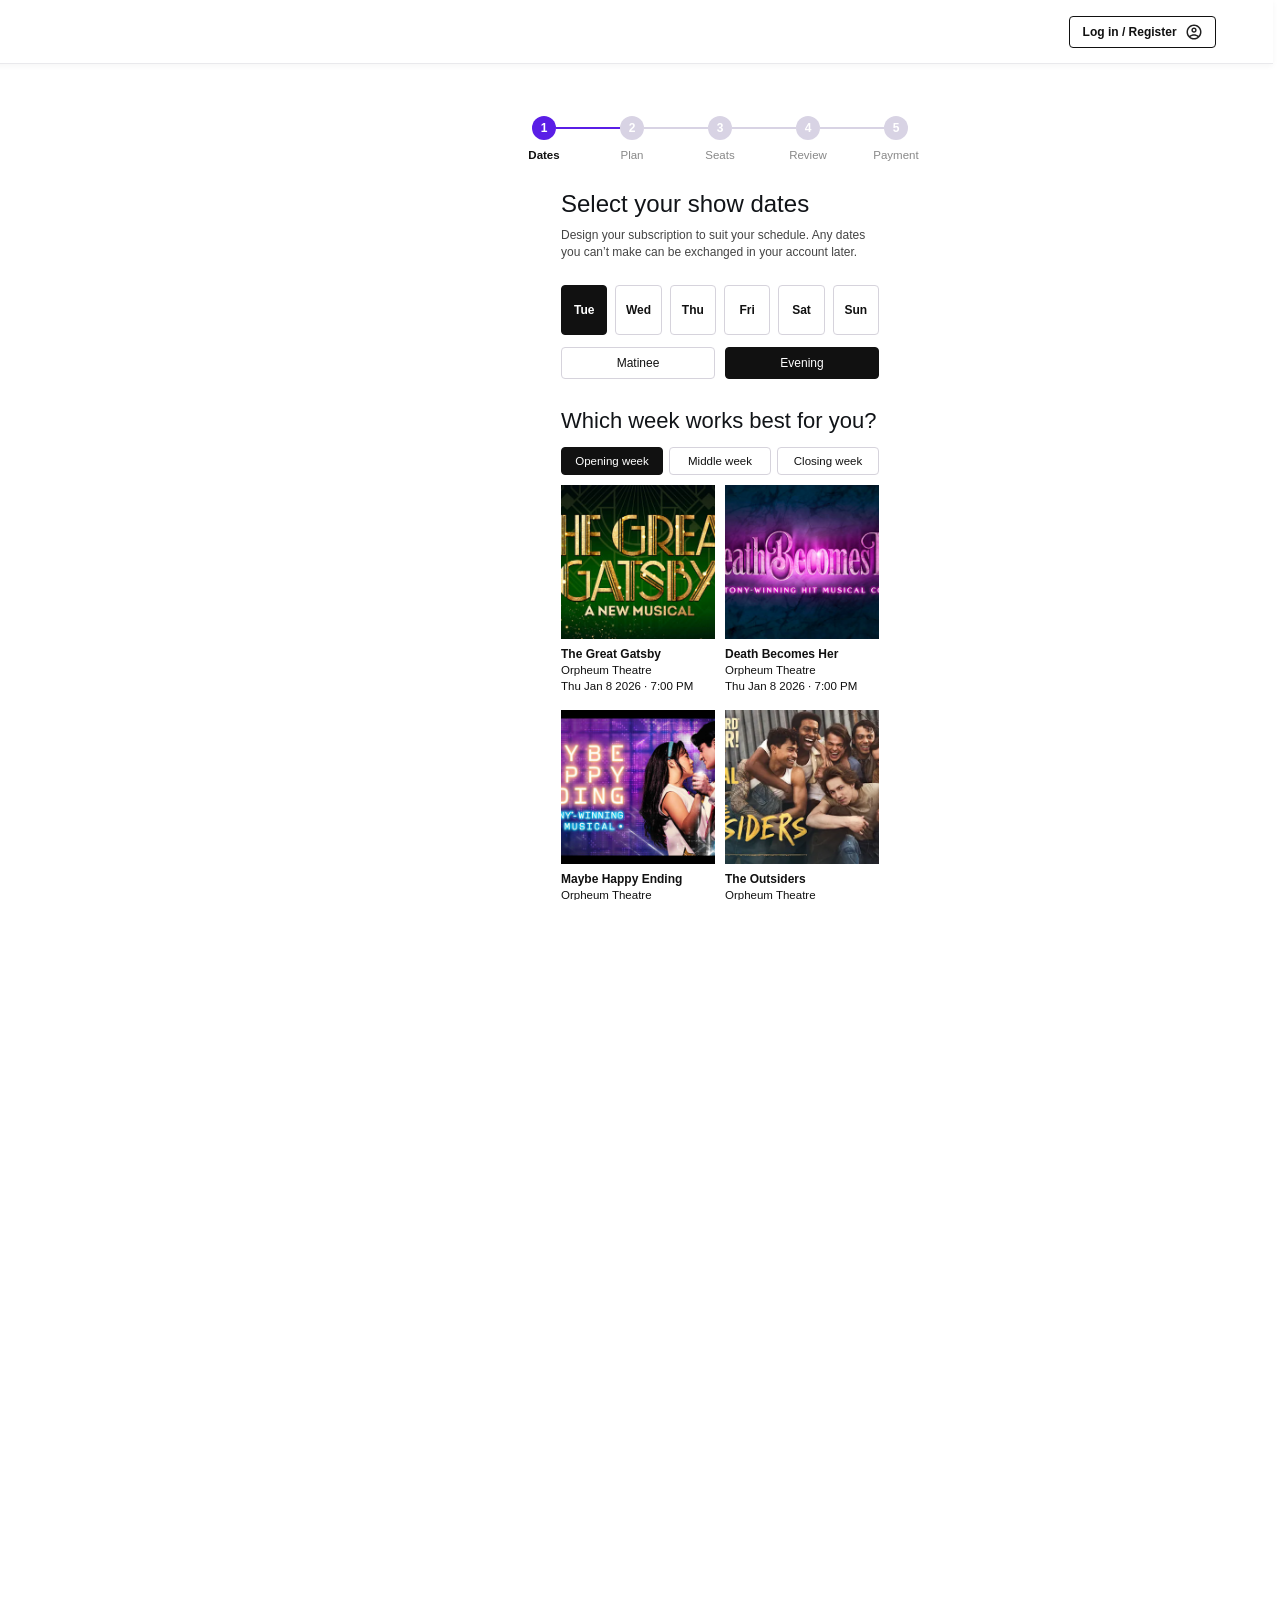
==== commit 2825ea1c: "Add files via upload" ====
--- a/index.html
+++ b/index.html
@@ -340,7 +340,7 @@
 </div>
 
 <!-- Toolbar -->
-<div class="bar" id="bar">
+<div class="bar" id="bar" style="display:none">
   <span class="label">State</span>
   <span class="pill" id="state-pill">A</span>
   <button id="prev">◀ Prev</button>
